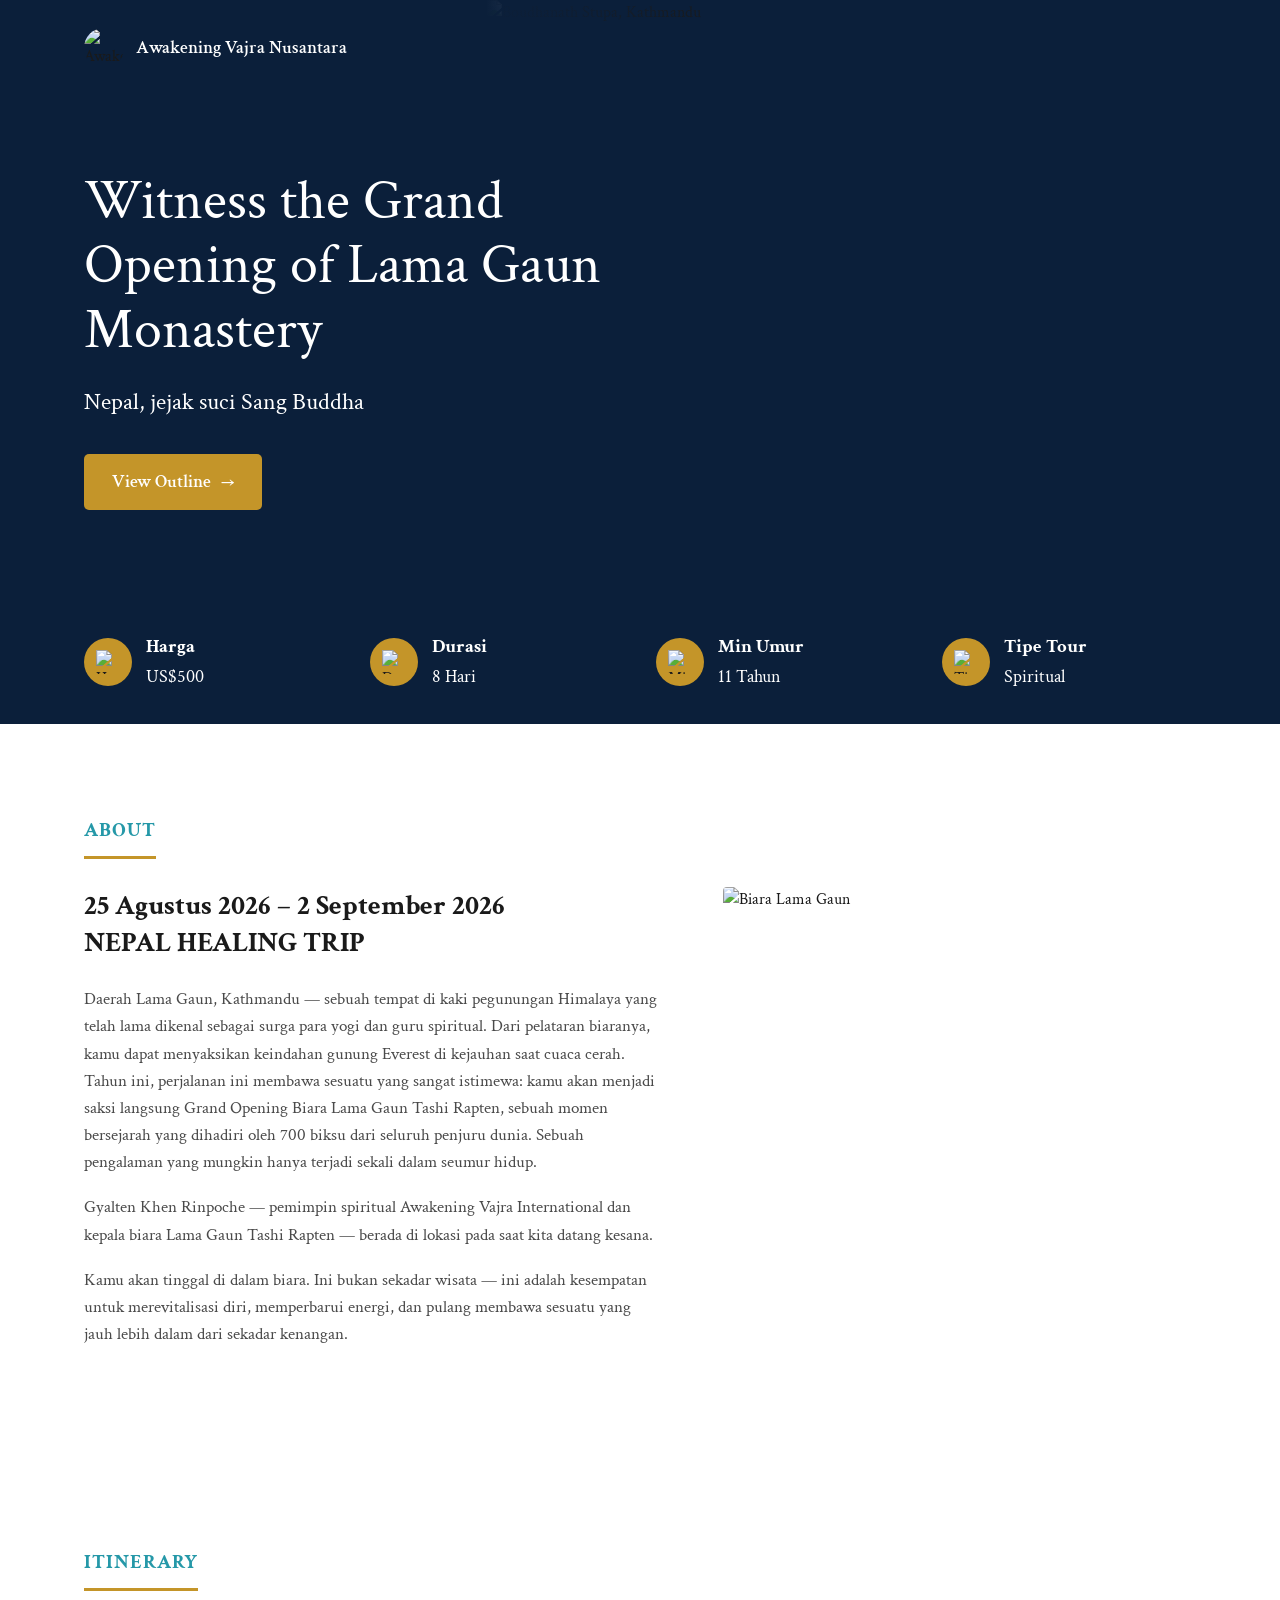
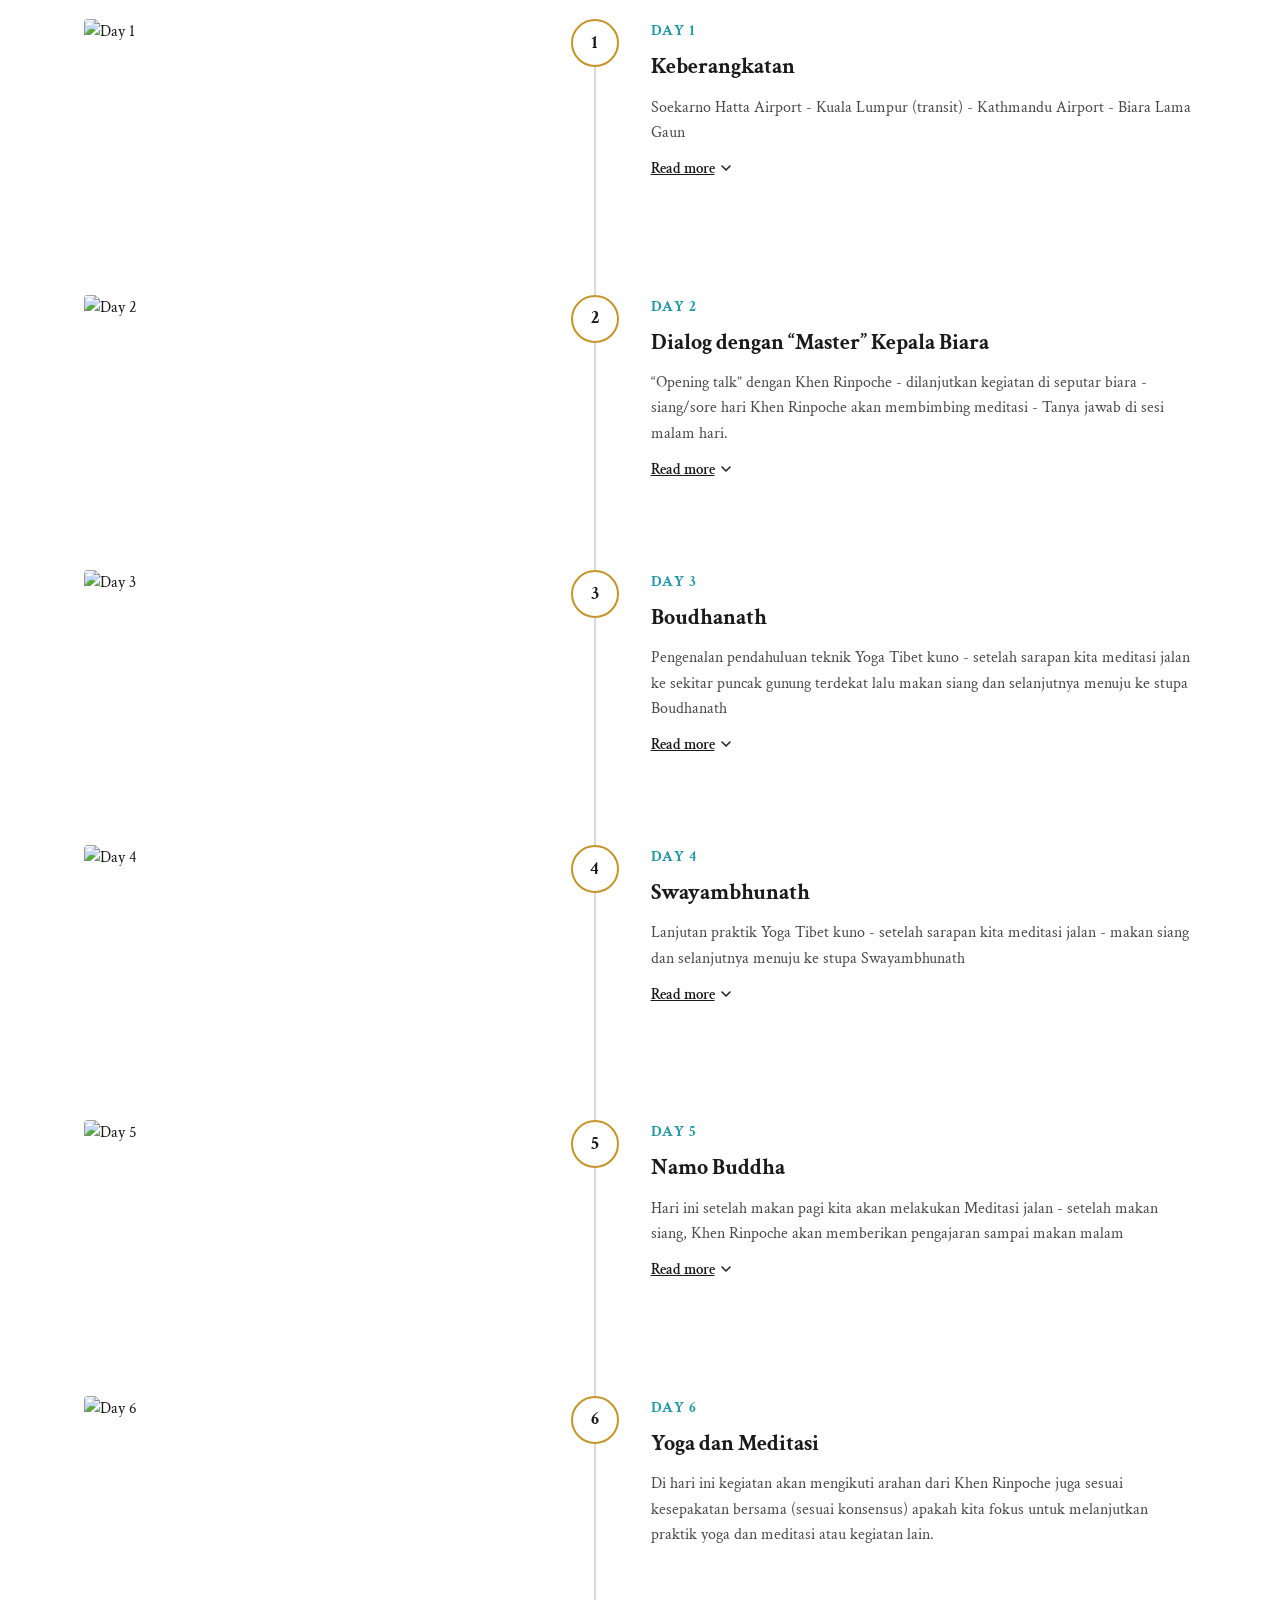
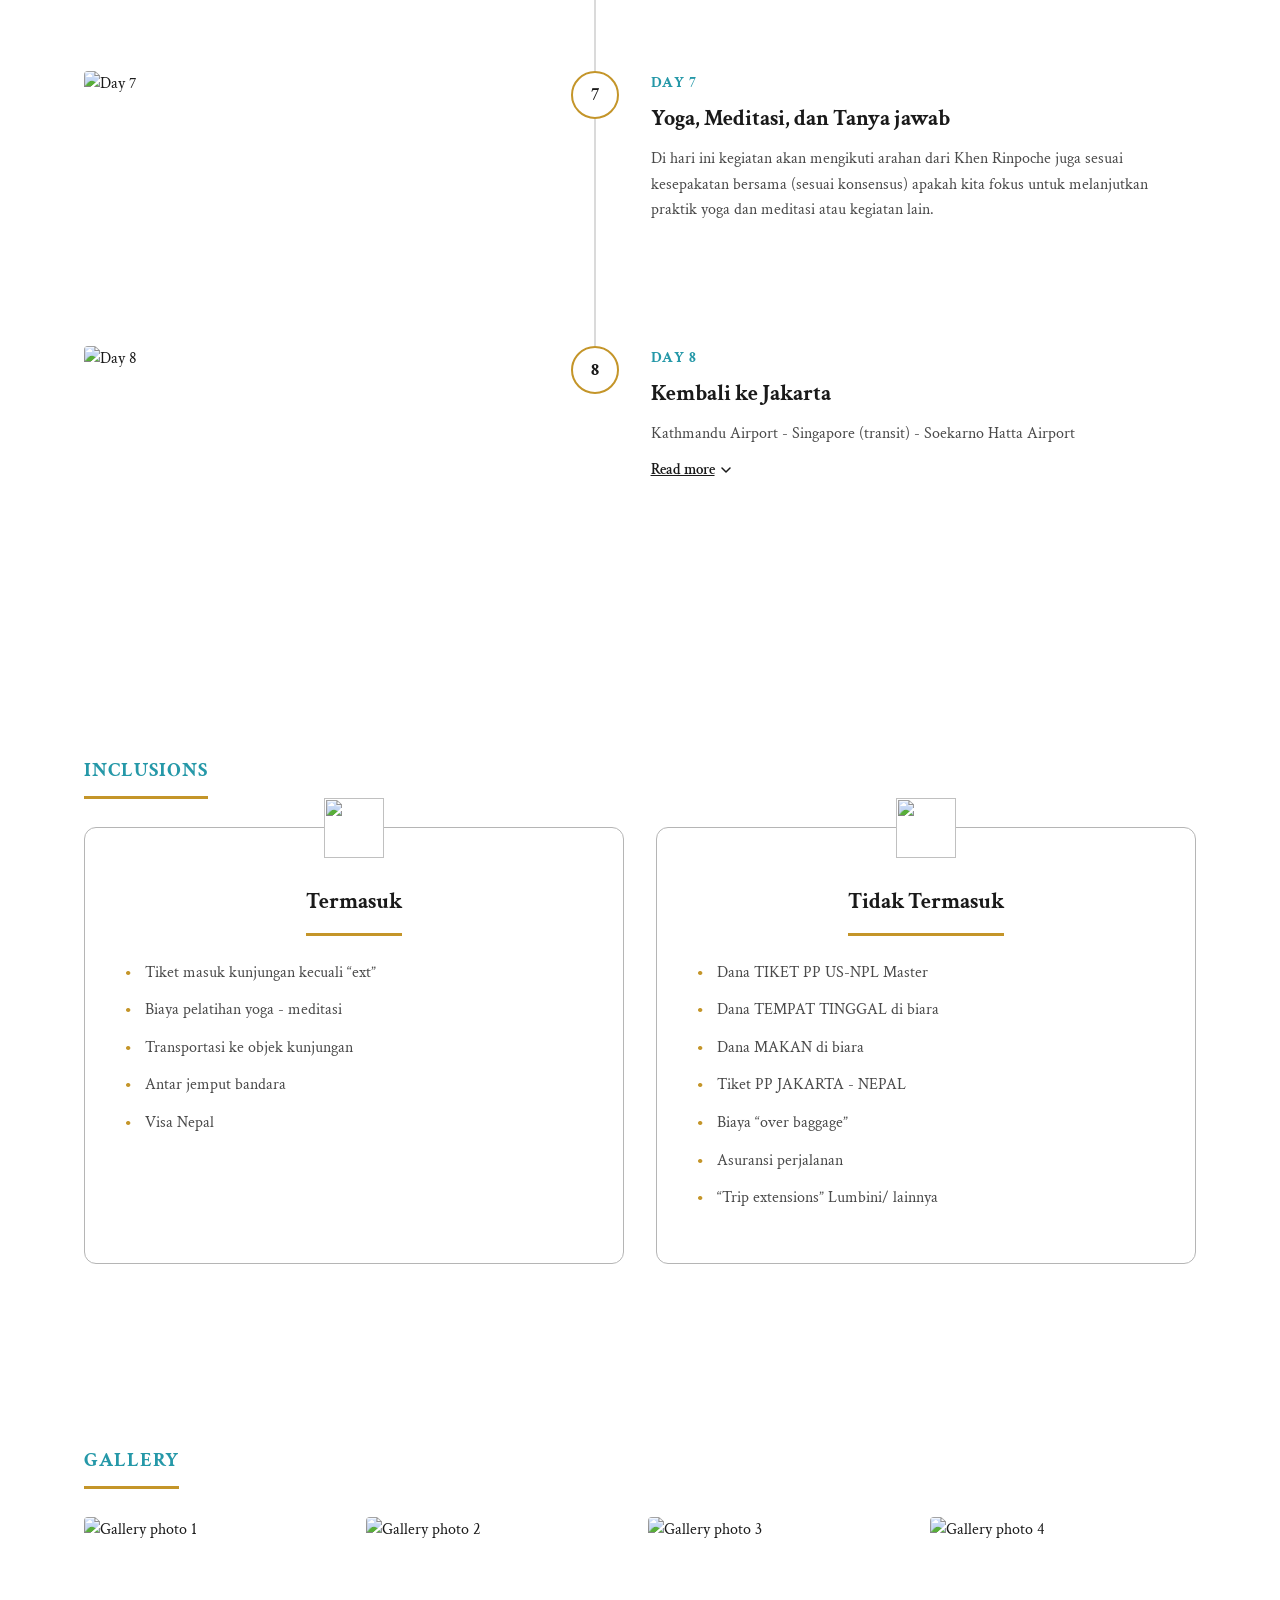
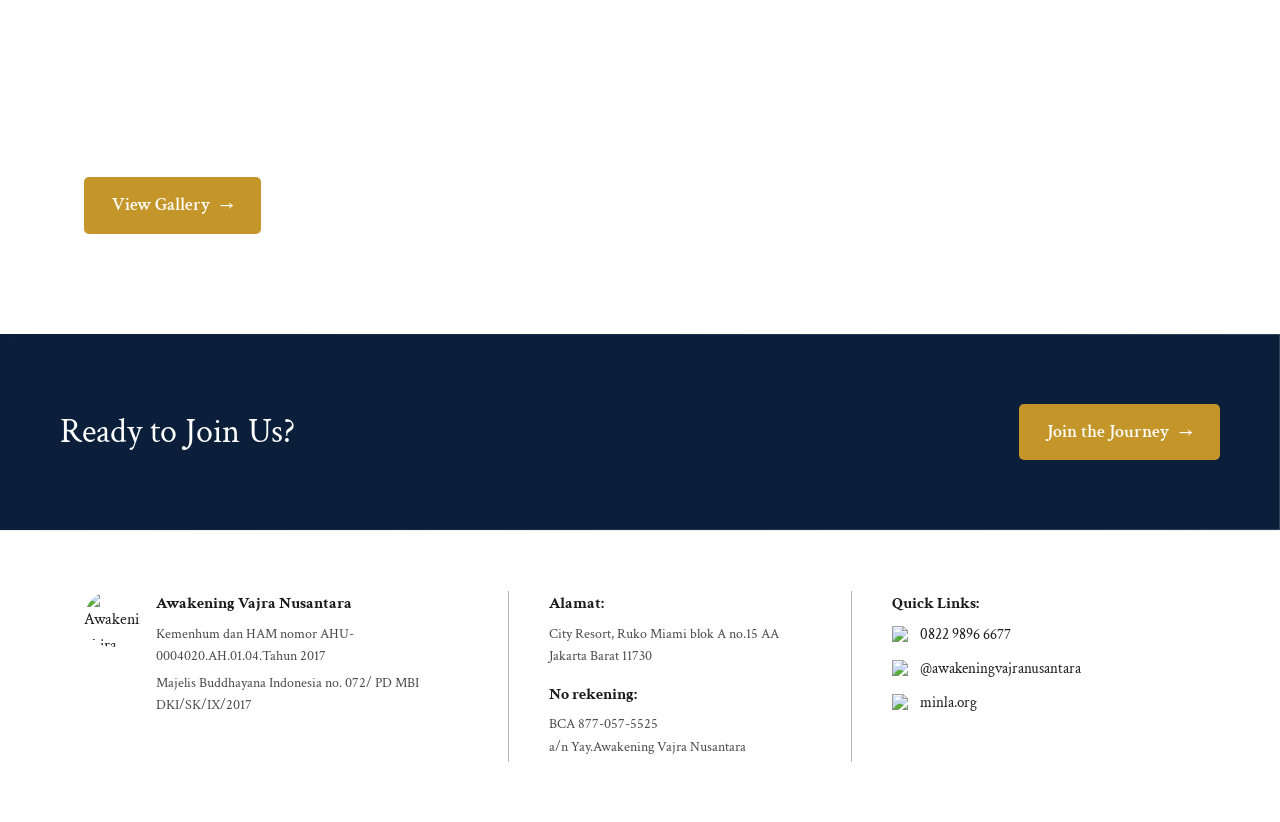
==== index.html @ d6984d86 "Add files via upload" ====
<!DOCTYPE html>
<html lang="id">
<head>
<meta charset="UTF-8">
<meta name="viewport" content="width=device-width, initial-scale=1.0">
<title>Witness the Grand Opening of Lama Gaun Monastery — Awakening Vajra Nusantara</title>
<link rel="preconnect" href="https://fonts.googleapis.com">
<link rel="preconnect" href="https://fonts.gstatic.com" crossorigin>
<link href="https://fonts.googleapis.com/css2?family=Crimson+Text:ital,wght@0,400;0,600;0,700;1,400&display=swap" rel="stylesheet">
<link rel="stylesheet" href="styles.css">
</head>
<body>

<header class="site-header">
  <div class="container header-inner">
    <img src="assets/logo.png" alt="Awakening Vajra Nusantara logo" class="logo-mark">
    <span class="logo-text">Awakening Vajra Nusantara</span>
  </div>
</header>

<section class="hero">
  <img src="assets/hero-bg.svg" alt="Boudhanath Stupa, Kathmandu" class="hero-bg">
  <div class="hero-overlay"></div>
  <div class="container">
  <div class="hero-content">
    <h1>Witness the Grand Opening of Lama Gaun Monastery</h1>
    <p class="hero-subtitle">Nepal, jejak suci Sang Buddha</p>
    <a href="#about" class="btn btn-gold">View Outline <span aria-hidden="true">→</span></a>
  </div>
  </div>

  <div class="info-bar">
    <div class="container info-bar-inner">
      <div class="info-item">
        <span class="info-icon">
          <img src="assets/Harga.png" alt="Harga icon">
        </span>
        <span class="info-text">
          <strong>Harga</strong>
          US$500
        </span>
      </div>
      <div class="info-item">
        <span class="info-icon">
          <img src="assets/Durasi.png" alt="Durasi icon">
        </span>
        <span class="info-text">
          <strong>Durasi</strong>
          8 Hari
        </span>
      </div>
      <div class="info-item">
        <span class="info-icon">
          <img src="assets/Umur.png" alt="Min Umur icon">
        </span>
        <span class="info-text">
          <strong>Min Umur</strong>
          11 Tahun
        </span>
      </div>
      <div class="info-item">
        <span class="info-icon">
          <img src="assets/Tipe.png" alt="Tipe Tour icon">
        </span>
        <span class="info-text">
          <strong>Tipe Tour</strong>
          Spiritual
        </span>
      </div>
    </div>
  </div>
</section>

<section class="about" id="about">
  <div class="container">
    <div class="section-label"><span>ABOUT</span></div>
    <div class="about-grid">
      <div class="about-text">
        <h2>25 Agustus 2026 – 2 September 2026<br>NEPAL HEALING TRIP</h2>
        <p>Daerah Lama Gaun, Kathmandu — sebuah tempat di kaki pegunungan Himalaya yang telah lama dikenal sebagai surga para yogi dan guru spiritual. Dari pelataran biaranya, kamu dapat menyaksikan keindahan gunung Everest di kejauhan saat cuaca cerah.
            Tahun ini, perjalanan ini membawa sesuatu yang sangat istimewa: kamu akan menjadi saksi langsung Grand Opening Biara Lama Gaun Tashi Rapten, sebuah momen bersejarah yang dihadiri oleh 700 biksu dari seluruh penjuru dunia. Sebuah pengalaman yang mungkin hanya terjadi sekali dalam seumur hidup.</p>
        <p>Gyalten Khen Rinpoche — pemimpin spiritual Awakening Vajra International dan kepala biara Lama Gaun Tashi Rapten — berada di lokasi pada saat kita datang kesana.</p>
        <p>Kamu akan tinggal di dalam biara. Ini bukan sekadar wisata — ini adalah kesempatan untuk merevitalisasi diri, memperbarui energi, dan pulang membawa sesuatu yang jauh lebih dalam dari sekadar kenangan.</p>
      </div>
      <div class="about-images">
        <img src="assets/day1.png" alt="Biara Lama Gaun" class="about-img-main">
      </div>
    </div>
  </div>
</section>

<section class="itinerary" id="itinerary">
  <div class="container">
    <div class="section-label"><span>ITINERARY</span></div>
    <ol class="timeline">

      <li class="timeline-item">
        <img src="assets/day2.png" alt="Day 1" class="timeline-photo">
        <div class="timeline-line-col"><span class="timeline-dot">1</span></div>
        <div class="timeline-content">
          <span class="day-label">DAY 1</span>
          <h3>Keberangkatan</h3>
          <p>Soekarno Hatta Airport - Kuala Lumpur (transit) - Kathmandu Airport - Biara Lama Gaun</p>
          <button class="read-more" data-target="day1-more" type="button">
            <span class="label">Read more</span>
            <svg class="chevron" viewBox="0 0 10 6" fill="none" xmlns="http://www.w3.org/2000/svg"><path d="M1 1L5 5L9 1" stroke="currentColor" stroke-width="1.5" stroke-linecap="round" stroke-linejoin="round"/></svg>
          </button>
          <div class="day-more" id="day1-more">
            <div class="day-more-inner">
              <p>-Dari bandara Kathmandu, kita langsung dijemput menuju Biara Lama Gaun melewati kota Kathmandu +/- 1 jam 45 menit.</p>
              <p>-Kita makan malam di biara dan langsung istirahat.</p>
            </div>
          </div>
        </div>
      </li>

      <li class="timeline-item">
        <img src="assets/day3.png" alt="Day 2" class="timeline-photo">
        <div class="timeline-line-col"><span class="timeline-dot">2</span></div>
        <div class="timeline-content">
          <span class="day-label">DAY 2</span>
          <h3>Dialog dengan &ldquo;Master&rdquo; Kepala Biara</h3>
          <p>&ldquo;Opening talk&rdquo; dengan Khen Rinpoche - dilanjutkan kegiatan di seputar biara - siang/sore hari Khen Rinpoche akan membimbing meditasi - Tanya jawab di sesi malam hari.</p>
          <button class="read-more" data-target="day2-more" type="button">
            <span class="label">Read more</span>
            <svg class="chevron" viewBox="0 0 10 6" fill="none" xmlns="http://www.w3.org/2000/svg"><path d="M1 1L5 5L9 1" stroke="currentColor" stroke-width="1.5" stroke-linecap="round" stroke-linejoin="round"/></svg>
          </button>
          <div class="day-more" id="day2-more">
            <div class="day-more-inner">
              <p>-Setelah sarapan, kita lanjutkan “opening talk” bersama Khen Rinpoche Geshe Gyalten (kepala biara Lama Gaun). Disini beliau akan menjelaskan secara umum mengenai manfaat perjalanan ini berhubungan dengan latihan meditasi, mengunjungi situs-situs, kenapa ini akan berpengaruh signifikan di kehidupan kita kali ini, dan seterusnya.</p>
              <p>-Beliau akan mengajak kita “tour” keliling biara, menjelaskan kehidupan seputar biara, bagaimana aktifitas samanera kecil, ruang-ruang tempat para lama retret mandiri dimana mereka hanya sebulan sekali keluar untuk mengambil bahan makanan, dan tempat-tempat lainnya. Dalam “tour” singkat ini kita dibawa untuk merenungkan bagaimana kehidupan non duniawi yang dilakoni para sangha, sehingga kita dapat memahami bahwa kehidupan yang kita jalani sehari-hari dan kehidupan para sangha sesungguhnya tidak jauh beda dalam konteks praktik Buddha Dharma.</p>
              <p>-Setelah makan siang, kita latihan meditasi dibimbing langsung Khen Rinpoche, sampai sore sebelum makan malam dengan sekali “coffee break.”Di sesi ini bagi pemula mendapatkan pemahaman apa itu meditasi? Kenapa kita harus melakukan praktik ini? Apa manfaatnya setelah pulang dari perjalanan ini?</p>
              <p>Bagi yang sudah biasa melakukan meditasi akan mendapatkan pemahaman yang lebih kuat lagi, sehingga praktiknya mendapatkan kemajuan yang berarti.</p>
              <p>-Setelah itu kita makan malam dilanjutkan dengan sesi tanya jawab. Sesi ini sangat penting untuk menghilangkan keraguan kita, sebagai dasar untuk latihan di hari-hari berikutnya.</p>
            </div>
          </div>
        </div>
      </li>

      <li class="timeline-item">
        <img src="assets/day4.png" alt="Day 3" class="timeline-photo">
        <div class="timeline-line-col"><span class="timeline-dot">3</span></div>
        <div class="timeline-content">
          <span class="day-label">DAY 3</span>
          <h3>Boudhanath</h3>
          <p>Pengenalan pendahuluan teknik Yoga Tibet kuno - setelah sarapan kita meditasi jalan ke sekitar puncak gunung terdekat lalu makan siang dan selanjutnya menuju ke stupa Boudhanath</p>
          <button class="read-more" data-target="day3-more" type="button">
            <span class="label">Read more</span>
            <svg class="chevron" viewBox="0 0 10 6" fill="none" xmlns="http://www.w3.org/2000/svg"><path d="M1 1L5 5L9 1" stroke="currentColor" stroke-width="1.5" stroke-linecap="round" stroke-linejoin="round"/></svg>
          </button>
          <div class="day-more" id="day3-more">
            <div class="day-more-inner">
              <p>-Sebelum sarapan Khen Rinpoche akan memberikan pengenalan pendahuluan teknik Yoga Tibet kuno. Yoga Tibet yang diajarkan ini merupakan warisan turun-temurun guru-guru India-Tibet yang hampir punah, karena sudah hampir tidak ada yang menurunkannya lagi. Kita sangat beruntung dapat melakukan praktik yang sederhana tapi sangat “powerful” ini.</p>
              <p>-Setelah sarapan kita melakukan meditasi jalan menuju daerah sekitar puncak terdekat. Meditasi jalan ini sangat penting agar kita tahu bahwa latihan meditasi itu tidak hanya terfokus pada posisi bersila atau duduk saja.</p>
              <p>-Kita menuju ke Stupa Boudhanath yang sangat terkenal, salah satu situs warisan UNESCO. Disini kita kita akan melakukan pradakshina, sebagai suatu metode mudah dan singkat untuk mengumpulkan kebajikan yang tiada banding. Ini dijelaskan di hari pertama oleh Khen Rinpoche.</p>
              <p>-Akan ada coffee break disini, bagi yang ingin belanja souvenir antik disini surganya, mulai dari rupang, liontin, kalung mala, mangkuk persembahan dan lain sebagainya. Mulai dari yang sederhana sampai yang istimewa.</p>
              <p>-Sebelum pulang kita makan malam dan kembali ke biara, istirahat sembari menikmati energi positif yang masih terbawa sebelumnya.</p>
            </div>
          </div>
        </div>
      </li>

      <li class="timeline-item">
        <img src="assets/day5.png" alt="Day 4" class="timeline-photo">
        <div class="timeline-line-col"><span class="timeline-dot">4</span></div>
        <div class="timeline-content">
          <span class="day-label">DAY 4</span>
          <h3>Swayambhunath</h3>
          <p>Lanjutan praktik Yoga Tibet kuno - setelah sarapan kita meditasi jalan - makan siang dan selanjutnya menuju ke stupa Swayambhunath</p>
          <button class="read-more" data-target="day4-more" type="button">
            <span class="label">Read more</span>
            <svg class="chevron" viewBox="0 0 10 6" fill="none" xmlns="http://www.w3.org/2000/svg"><path d="M1 1L5 5L9 1" stroke="currentColor" stroke-width="1.5" stroke-linecap="round" stroke-linejoin="round"/></svg>
          </button>
          <div class="day-more" id="day4-more">
            <div class="day-more-inner">
              <p>-Sebelum sarapan kita lanjut latihan Tibetan Naro yoga. Yoga ini sangat berguna untuk mengatur emosi kita, membuat batin kita lebih stabil, kebencian-dendam dapat tersalurkan agar kelak bila muncul tiba-tiba, kita dapat meredakan energi yang meledak, gula darah dapat stabil, kolesterol terjaga, dan yang terpenting bagi para praktisi sebagai landasan untuk menuju pencerahan.</p>
              <p>-Setelah sarapan kita mengunjungi Gua Asura, “Self arising Tara,” dan “Vajrayogini Temple.” Gua Asura merupakan tempat dimana Guru Padmasambhava mencapai pencerahannya, disini kita melakukan meditasi dengan objek sunyata secara singkat untuk menorehkan jejak yang kuat di batin kita agar kelak secepatnya bahkan lebih cepat lagi bila karma mendukung kita dapat merealisasikan sunyata secara langsung di kehidupan ini.</p>
              <p>-Kita juga berdoa singkat di tempat dimana relief Tara Hijau muncul secara ajaib. Arya Tara merupakan perwujudan Buddha di tiga kurun waktu dalam aspek ketangkasan untuk memberikan pertolongan.</p>
              <p>-Kita juga mengunjungi “Vajrayogini Temple” dimana Khen Rinpoche akan menyampaikan cerita mengenainya.</p>
              <p>-Setelah itu makan siang di kota Kathmandu</p>
              <p>-Kita menuju ke Stupa Swayambhunath yang sangat sakral dan terkenal sebagai objek yang wajib dikunjungi bagi praktisi. Disini kita kita dapat melihat sekeliling kota Kathmandu dari atas bukit.</p>
              <p>-Setelah makan malam kita melakukan meditasi mantra bersama. Meditasi mantra ini merupakan teknik meditasi yang sangat mudah untuk dilakukan dan dapat menjadi praktik sehari-hari kita setelah kembali.</p>
            </div>
          </div>
        </div>
      </li>

      <li class="timeline-item">
        <img src="assets/gallery1.png" alt="Day 5" class="timeline-photo">
        <div class="timeline-line-col"><span class="timeline-dot">5</span></div>
        <div class="timeline-content">
          <span class="day-label">DAY 5</span>
          <h3>Namo Buddha</h3>
          <p>Hari ini setelah makan pagi kita akan melakukan Meditasi jalan - setelah makan siang, Khen Rinpoche akan memberikan pengajaran sampai makan malam</p>
          <button class="read-more" data-target="day5-more" type="button">
            <span class="label">Read more</span>
            <svg class="chevron" viewBox="0 0 10 6" fill="none" xmlns="http://www.w3.org/2000/svg"><path d="M1 1L5 5L9 1" stroke="currentColor" stroke-width="1.5" stroke-linecap="round" stroke-linejoin="round"/></svg>
          </button>
          <div class="day-more" id="day5-more">
            <div class="day-more-inner">
              <p>-Hari ini setelah makan pagi kita menuju Namo Buddha dengan perjalanan +/- 2,5 jam melalui darat, yang merupakan situs kuno terkenal, tempat dimana Bodhisattva Mahasattva merelakan anggota tubuhnya kepada macan yang kelaparan. Di tempat ini juga kita dapat menikmati pemandangan yang sangat indah dari ketinggian. Di tempat ini kita dapat memahami bahwa arti dari praktik dana itu tidak hanya sebatas uang atau tenaga.</p>
              <p>-Kita akan makan siang di sekitar ini lalu kembali ke biara.</p>
              <p>-Setelah makan malam bila waktu memungkinkan kita kembali melakukan meditasi mantra.</p>
            </div>
          </div>
        </div>
      </li>

      <li class="timeline-item">
        <img src="assets/gallery3.png" alt="Day 6" class="timeline-photo">
        <div class="timeline-line-col"><span class="timeline-dot">6</span></div>
        <div class="timeline-content">
          <span class="day-label">DAY 6</span>
          <h3>Yoga dan Meditasi</h3>
          <p>Di hari ini kegiatan akan mengikuti arahan dari Khen Rinpoche juga sesuai kesepakatan bersama (sesuai konsensus) apakah kita fokus untuk melanjutkan praktik yoga dan meditasi atau kegiatan lain.</p>
        </div>
      </li>

      <li class="timeline-item">
        <img src="assets/gallery4.png" alt="Day 7" class="timeline-photo">
        <div class="timeline-line-col"><span class="timeline-dot">7</span></div>
        <div class="timeline-content">
          <span class="day-label">DAY 7</span>
          <h3>Yoga, Meditasi, dan Tanya jawab</h3>
          <p>Di hari ini kegiatan akan mengikuti arahan dari Khen Rinpoche juga sesuai kesepakatan bersama (sesuai konsensus) apakah kita fokus untuk melanjutkan praktik yoga dan meditasi atau kegiatan lain.</p>
        </div>
      </li>

      <li class="timeline-item timeline-item-last">
        <img src="assets/cta-bg.png" alt="Day 8" class="timeline-photo">
        <div class="timeline-line-col"><span class="timeline-dot">8</span></div>
        <div class="timeline-content">
          <span class="day-label">DAY 8</span>
          <h3>Kembali ke Jakarta</h3>
          <p>Kathmandu Airport - Singapore (transit) - Soekarno Hatta Airport</p>
          <button class="read-more" data-target="day8-more" type="button">
            <span class="label">Read more</span>
            <svg class="chevron" viewBox="0 0 10 6" fill="none" xmlns="http://www.w3.org/2000/svg"><path d="M1 1L5 5L9 1" stroke="currentColor" stroke-width="1.5" stroke-linecap="round" stroke-linejoin="round"/></svg>
          </button>
          <div class="day-more" id="day8-more">
            <div class="day-more-inner">
              <p>Di hari ini kegiatan akan mengikuti arahan dari Khen Rinpoche juga sesuai kesepakatan bersama (sesuai konsensus) apakah kita fokus untuk melanjutkan praktik yoga dan meditasi atau kegiatan lain.</p>
            </div>
          </div>
        </div>
      </li>

    </ol>
  </div>
</section>

<section class="inclusions" id="inclusions">
  <div class="container">
    <div class="section-label"><span>INCLUSIONS</span></div>
    <div class="inclusions-grid">
      <div class="inclusion-card">
        <span class="inclusion-icon" aria-hidden="true">
          <img src="assets/inclusionicon.png" alt="">
        </span>
        <h3>Termasuk</h3>
        <ul>
          <li>Tiket masuk kunjungan kecuali &ldquo;ext&rdquo;</li>
          <li>Biaya pelatihan yoga - meditasi</li>
          <li>Transportasi ke objek kunjungan</li>
          <li>Antar jemput bandara</li>
          <li>Visa Nepal</li>
        </ul>
      </div>
      <div class="inclusion-card">
        <span class="inclusion-icon" aria-hidden="true">
          <img src="assets/inclusionicon.png" alt="">
        </span>
        <h3>Tidak Termasuk</h3>
        <ul>
          <li>Dana TIKET PP US-NPL Master</li>
          <li>Dana TEMPAT TINGGAL di biara</li>
          <li>Dana MAKAN di biara</li>
          <li>Tiket PP JAKARTA - NEPAL</li>
          <li>Biaya &ldquo;over baggage&rdquo;</li>
          <li>Asuransi perjalanan</li>
          <li>&ldquo;Trip extensions&rdquo; Lumbini/ lainnya</li>
        </ul>
      </div>
    </div>
  </div>
</section>

<section class="gallery" id="gallery">
  <div class="container">
    <div class="section-label"><span>GALLERY</span></div>
    <div class="gallery-grid">
      <img src="assets/gallery1.png" alt="Gallery photo 1">
      <img src="assets/gallery2.png" alt="Gallery photo 2">
      <img src="assets/gallery3.png" alt="Gallery photo 3">
      <img src="assets/gallery4.png" alt="Gallery photo 4">
    </div>
    <a href="gallery.html" class="btn btn-gold">View Gallery <span aria-hidden="true">→</span></a>
  </div>
</section>

<section class="cta" id="join">
  <img src="assets/cta-bg.png" alt="" class="cta-bg" aria-hidden="true">
  <div class="cta-overlay"></div>
  <div class="container cta-inner">
    <h2>Ready to Join Us?</h2>
    <a href="https://wa.me/6282298966677" class="btn btn-gold">Join the Journey <span aria-hidden="true">→</span></a>
  </div>
</section>

<footer class="site-footer">
  <div class="container footer-grid">
    <div class="footer-col footer-brand">
      <img src="assets/footer-logo.png" alt="Awakening Vajra Nusantara logo">
      <div>
        <h4>Awakening Vajra Nusantara</h4>
        <p>Kemenhum dan HAM nomor AHU-0004020.AH.01.04.Tahun 2017</p>
        <p>Majelis Buddhayana Indonesia no. 072/ PD MBI DKI/SK/IX/2017</p>
      </div>
    </div>
    <div class="footer-col">
      <h4>Alamat:</h4>
      <p>City Resort, Ruko Miami blok A no.15 AA Jakarta Barat 11730</p>
      <h4>No rekening:</h4>
      <p>BCA 877-057-5525<br>a/n Yay.Awakening Vajra Nusantara</p>
    </div>
    <div class="footer-col">
      <h4>Quick Links:</h4>
      <div class="footer-contact">
        <img src="assets/whatsapp.png" alt="WhatsApp" class="whatsapp-icon">
        <a href="https://wa.me/6282298966677">0822 9896 6677</a>
      </div>
      <div class="footer-contact">
        <img src="assets/instagram.png" alt="WhatsApp" class="whatsapp-icon">
        <a href="https://www.instagram.com/awakeningvajranusantara?igsh=cHloZm0ycm5zOWk=">@awakeningvajranusantara</a>
      </div>
      <div class="footer-contact">
        <img src="assets/web.png" alt="WhatsApp" class="whatsapp-icon">
        <a href="https://minla.org/?utm_source=ig&utm_medium=social&utm_content=link_in_bio">minla.org</a>
      </div>
    </div>
  </div>
</footer>

<script>
document.querySelectorAll('.read-more').forEach(function (btn) {
  var panel = document.getElementById(btn.dataset.target);
  var label = btn.querySelector('.label');
  btn.addEventListener('click', function () {
    var isOpen = panel.classList.toggle('open');
    btn.classList.toggle('is-open', isOpen);
    label.textContent = isOpen ? 'Show less' : 'Read more';
  });
});
</script>
</body>
</html>
---- styles.css ----
/* ===================== Reset & base ===================== */
* { margin: 0; padding: 0; box-sizing: border-box; }

:root {
  --navy: #0B1F3A;
  --gold: #C49529;
  --teal: #2598A8;
  --grey-text: #4A4A4A;
  --border-grey: #B5B5B5;
  --font-body: 'Crimson Text', serif;
}

html { scroll-behavior: smooth; }

body {
  font-family: var(--font-body);
  color: #1A1A1A;
  line-height: 1.6;
}

img { max-width: 100%; display: block; }

a { color: inherit; }

ul { list-style: none; }

.container {
  width: 100%;
  max-width: 1160px;
  margin: 0 auto;
  padding: 0 24px;
}

/* ===================== Buttons ===================== */
.btn {
  display: inline-flex;
  align-items: center;
  gap: 10px;
  text-decoration: none;
  font-family: var(--font-body);
  font-size: 18px;
  font-weight: 600;
  padding: 14px 28px;
  border-radius: 5px;
  transition: opacity 0.2s ease, transform 0.2s ease;
}

.btn:hover { opacity: 0.9; transform: translateY(-1px); }

.btn-gold {
  background-color: var(--gold);
  color: #fff;
}

/* ===================== Section labels ===================== */
.section-label {
  margin-bottom: 28px;
}

.section-label span {
  display: inline-block;
  color: var(--teal);
  font-weight: 700;
  font-size: 20px;
  letter-spacing: 1px;
  padding-bottom: 10px;
  border-bottom: 3px solid var(--gold);
}

/* ===================== Header ===================== */
.site-header {
  position: absolute;
  top: 0;
  left: 0;
  right: 0;
  z-index: 10;
  padding: 28px 0;
}

.header-inner {
  display: flex;
  align-items: center;
  gap: 12px;
}

.logo-mark {
  width: 40px;
  height: 40px;
  border-radius: 50%;
}

.logo-text {
  color: #fff;
  font-size: 18px;
  font-weight: 600;
}

/* ===================== Hero ===================== */
.hero {
  position: relative;
  background-color: var(--navy);
  overflow: hidden;
}

.hero-bg {
  position: absolute;
  top: 0;
  right: 0;
  bottom: 0;
  width: 62%;
  height: 100%;
  object-fit: cover;
  object-position: center;
}

.hero-overlay {
  position: absolute;
  top: 0;
  right: 0;
  bottom: 0;
  width: 62%;
  height: 100%;
  background: linear-gradient(90deg, var(--navy) 0%, rgba(11, 31, 58, 0.7) 12%, rgba(11, 31, 58, 0.25) 25%, transparent 40%);
}

.hero-content {
  position: relative;
  padding: 170px 0 90px;
  max-width: 620px;
  margin: 0;
}

.hero-content h1 {
  color: #fff;
  font-weight: 400;
  font-size: 56px;
  line-height: 1.15;
  margin-bottom: 20px;
}

.hero-subtitle {
  color: #fff;
  font-size: 24px;
  margin-bottom: 32px;
  max-width: 480px;
}

/* Info bar */
.info-bar {
  position: relative;
  background-color: var(--navy);
  padding: 32px 0;
}

.info-bar-inner {
  display: flex;
  flex-wrap: wrap;
  gap: 32px;
  justify-content: space-between;
}

.info-item {
  display: flex;
  align-items: center;
  gap: 14px;
  flex: 1 1 200px;
}

.info-icon {
  flex-shrink: 0;
  width: 48px;
  height: 48px;
  border-radius: 50%;
  background-color: var(--gold);
  display: flex;
  align-items: center;
  justify-content: center;
}

.info-icon img {
  width: 24px;
  height: 24px;
  object-fit: contain;
}

.info-text {
  display: flex;
  flex-direction: column;
  color: #fff;
  font-size: 18px;
}

.info-text strong {
  font-weight: 700;
  font-size: 19px;
}

/* ===================== About ===================== */
.about {
  padding: 90px 0;
  background-color: #fff;
}

.about-grid {
  display: grid;
  grid-template-columns: 1.1fr 0.9fr;
  gap: 60px;
  align-items: start;
}

.about-text h2 {
  font-weight: 700;
  font-size: 28px;
  line-height: 1.35;
  margin-bottom: 24px;
}

.about-text p {
  font-size: 17px;
  color: var(--grey-text);
  margin-bottom: 18px;
}

.about-images {
  display: flex;
  flex-direction: column;
  gap: 16px;
}

.about-img-main,
.about-img-secondary {
  width: 100%;
  border-radius: 4px;
  object-fit: cover;
}



/* ===================== Itinerary ===================== */
.itinerary {
  padding: 90px 0;
  background-color: #fff;
}

.timeline {
  position: relative;
  display: flex;
  flex-direction: column;
  gap: 48px;
}

.timeline-item {
  position: relative;
  display: grid;
  grid-template-columns: 1fr 48px 1.2fr;
  align-items: stretch;
  column-gap: 32px;
}

.timeline-photo {
  width: 100%;
  aspect-ratio: 4 / 2;
  object-fit: cover;
  border-radius: 4px;
  align-self: start;
}

.timeline-line-col {
  position: relative;
  display: flex;
  justify-content: center;
}

.timeline-dot {
  position: relative;
  z-index: 2;
  width: 48px;
  height: 48px;
  border-radius: 50%;
  border: 2px solid var(--gold);
  background: #fff;
  display: flex;
  align-items: center;
  justify-content: center;
  font-weight: 700;
  font-size: 18px;
  flex-shrink: 0;
}

.timeline-item:not(.timeline-item-last) .timeline-line-col::after {
  content: "";
  position: absolute;
  top: 48px;
  bottom: -48px;
  left: 50%;
  width: 1px;
  transform: translateX(-50%);
  background-color: var(--border-grey);
}

.day-label {
  display: block;
  color: var(--teal);
  font-weight: 700;
  font-size: 15px;
  letter-spacing: 1px;
  margin-bottom: 6px;
}

.timeline-content h3 {
  font-size: 22px;
  font-weight: 700;
  margin-bottom: 10px;
}

.timeline-content p {
  font-size: 16px;
  color: var(--grey-text);
  margin-bottom: 10px;
}

.day-more {
  display: grid;
  grid-template-rows: 0fr;
  transition: grid-template-rows 0.3s ease;
}

.day-more.open {
  grid-template-rows: 1fr;
}

.day-more-inner {
  overflow: hidden;
  min-height: 0;
}

.day-more-inner p {
  font-size: 16px;
  color: var(--grey-text);
  padding-top: 2px;
  padding-bottom: 12px;
}

.read-more {
  display: inline-flex;
  align-items: center;
  gap: 6px;
  font-weight: 600;
  text-decoration: underline;
  font-size: 15px;
  font-family: var(--font-body);
  background: none;
  border: none;
  color: inherit;
  cursor: pointer;
  padding: 0;
}

.read-more .chevron {
  transition: transform 0.3s ease;
  width: 10px;
  height: 10px;
}

.read-more.is-open .chevron {
  transform: rotate(180deg);
}

/* ===================== Inclusions ===================== */
.inclusions {
  padding: 90px 0;
  background-color: #fff;
}

.inclusions-grid {
  display: grid;
  grid-template-columns: 1fr 1fr;
  gap: 32px;
}

.inclusion-card {
  position: relative;
  display: flex;
  flex-direction: column;
  align-items: center;
  border: 1px solid var(--border-grey);
  border-radius: 12px;
  padding: 56px 40px 40px;
  background: #fff;
}

.inclusion-icon {
  position: absolute;
  top: -30px;
  left: 50%;
  transform: translateX(-50%);
  width: 60px;
  height: 60px;
  border-radius: 50%;
  background: #fff;
  display: flex;
  align-items: center;
  justify-content: center;
}

.inclusion-icon img { width: 100%; height: 100%; object-fit: contain; }

.inclusion-card h3 {
  width: fit-content;
  font-size: 22px;
  font-weight: 700;
  margin-bottom: 24px;
  padding-bottom: 14px;
  border-bottom: 3px solid var(--gold);
}

.inclusion-card ul {
  align-self: stretch;
  text-align: left;
}

.inclusion-card li {
  position: relative;
  font-size: 16px;
  color: var(--grey-text);
  padding-left: 20px;
  margin-bottom: 12px;
}

.inclusion-card li::before {
  content: "•";
  position: absolute;
  left: 0;
  color: var(--gold);
  font-weight: 700;
}

/* ===================== Gallery ===================== */
.gallery {
  padding: 90px 0 100px;
  background-color: #fff;
}

.gallery-grid {
  display: grid;
  grid-template-columns: repeat(4, 1fr);
  gap: 16px;
  margin-bottom: 40px;
}

.gallery-grid img {
  width: 100%;
  height: 220px;
  object-fit: cover;
  border-radius: 4px;
}

/* ===================== CTA ===================== */
.cta {
  position: relative;
  background-color: var(--navy);
  overflow: hidden;
}

.cta-bg {
  position: absolute;
  inset: 0;
  width: 100%;
  height: 100%;
  object-fit: cover;
  opacity: 0.5;
}

.cta-overlay {
  position: absolute;
  inset: 0;
  background: linear-gradient(90deg, var(--navy) 0%, rgba(11,31,58,0.75) 55%, rgba(11,31,58,0.55) 100%);
}

.cta-inner {
  position: relative;
  display: flex;
  align-items: center;
  justify-content: space-between;
  flex-wrap: wrap;
  gap: 24px;
  padding: 70px 0;
}

.cta-inner h2 {
  color: #fff;
  font-weight: 400;
  font-size: 34px;
}

/* ===================== Footer ===================== */
.site-footer {
  background-color: #fff;
  padding: 60px 0;
  border-top: 1px solid #eee;
}

.whatsapp-icon {
  width: 18px;
  height: 18px;
  object-fit: contain;
}

.footer-grid {
  display: grid;
  grid-template-columns: 1.4fr 1fr 1fr;
  gap: 40px;
}

.footer-col:not(:last-child) {
  border-right: 1px solid var(--border-grey);
  padding-right: 40px;
}

.footer-brand {
  display: flex;
  gap: 16px;
}

.footer-brand img {
  width: 56px;
  height: 56px;
  border-radius: 50%;
  flex-shrink: 0;
}

.footer-col h4 {
  font-size: 16px;
  font-weight: 700;
  margin-bottom: 6px;
  margin-top: 14px;
}

.footer-col h4:first-child { margin-top: 0; }

.footer-col p {
  font-size: 14px;
  color: var(--grey-text);
  margin-bottom: 4px;
}

.footer-contact {
  display: flex;
  align-items: center;
  gap: 10px;
  margin-bottom: 10px;
  font-size: 15px;
}

.footer-contact a {
  text-decoration: none;
}

/* ===================== Gallery page ===================== */
.site-header-static {
  position: relative;
  background-color: var(--navy);
  padding: 24px 0;
}

.logo-link { text-decoration: none; }

.logo-text-dark { color: #fff; }

.gallery-page {
  padding: 60px 0 100px;
  background-color: #fff;
}

.back-link {
  display: inline-block;
  margin-bottom: 32px;
  font-size: 15px;
  font-weight: 600;
  text-decoration: underline;
  color: var(--navy);
}

.gallery-page h1 {
  font-size: 34px;
  font-weight: 700;
  margin-bottom: 12px;
}

.gallery-intro {
  font-size: 17px;
  color: var(--grey-text);
  max-width: 640px;
  margin-bottom: 40px;
}

.gallery-page-grid {
  display: grid;
  grid-template-columns: repeat(4, 1fr);
  grid-auto-rows: 220px;
  gap: 16px;
}

.gallery-page-grid img {
  width: 100%;
  height: 100%;
  object-fit: cover;
  border-radius: 4px;
}

.gallery-page-grid img.span-tall {
  grid-row: span 2;
}

@media (max-width: 900px) {
  .gallery-page-grid { grid-template-columns: repeat(2, 1fr); grid-auto-rows: 200px; }
}

@media (max-width: 500px) {
  .gallery-page-grid { grid-template-columns: 1fr; grid-auto-rows: 240px; }
  .gallery-page-grid img.span-tall { grid-row: span 1; }
}

/* ===================== Responsive ===================== */
@media (max-width: 900px) {
  .hero-content h1 { font-size: 40px; }
  .hero-subtitle { font-size: 19px; }
  .about-grid { grid-template-columns: 1fr; }
  .inclusions-grid { grid-template-columns: 1fr; }
  .gallery-grid { grid-template-columns: repeat(2, 1fr); }
  .footer-grid { grid-template-columns: 1fr; gap: 28px; }
  .footer-col:not(:last-child) { border-right: none; padding-right: 0; border-bottom: 1px solid var(--border-grey); padding-bottom: 20px; }
}

@media (max-width: 780px) {
  .hero-bg,
  .hero-overlay {
    width: 100%;
  }
  .hero-overlay {
    background: linear-gradient(180deg, var(--navy) 30%, rgba(11, 31, 58, 0.55) 65%, rgba(11, 31, 58, 0.25) 100%);
  }
  .hero-content { max-width: 100%; }
}

@media (max-width: 700px) {
  .timeline-item {
    grid-template-columns: 48px 1fr;
  }
  .timeline-photo { display: none; }
  .info-bar-inner {
    display: grid;
    grid-template-columns: 1fr 1fr;
    row-gap: 24px;
    column-gap: 16px;
  }
}
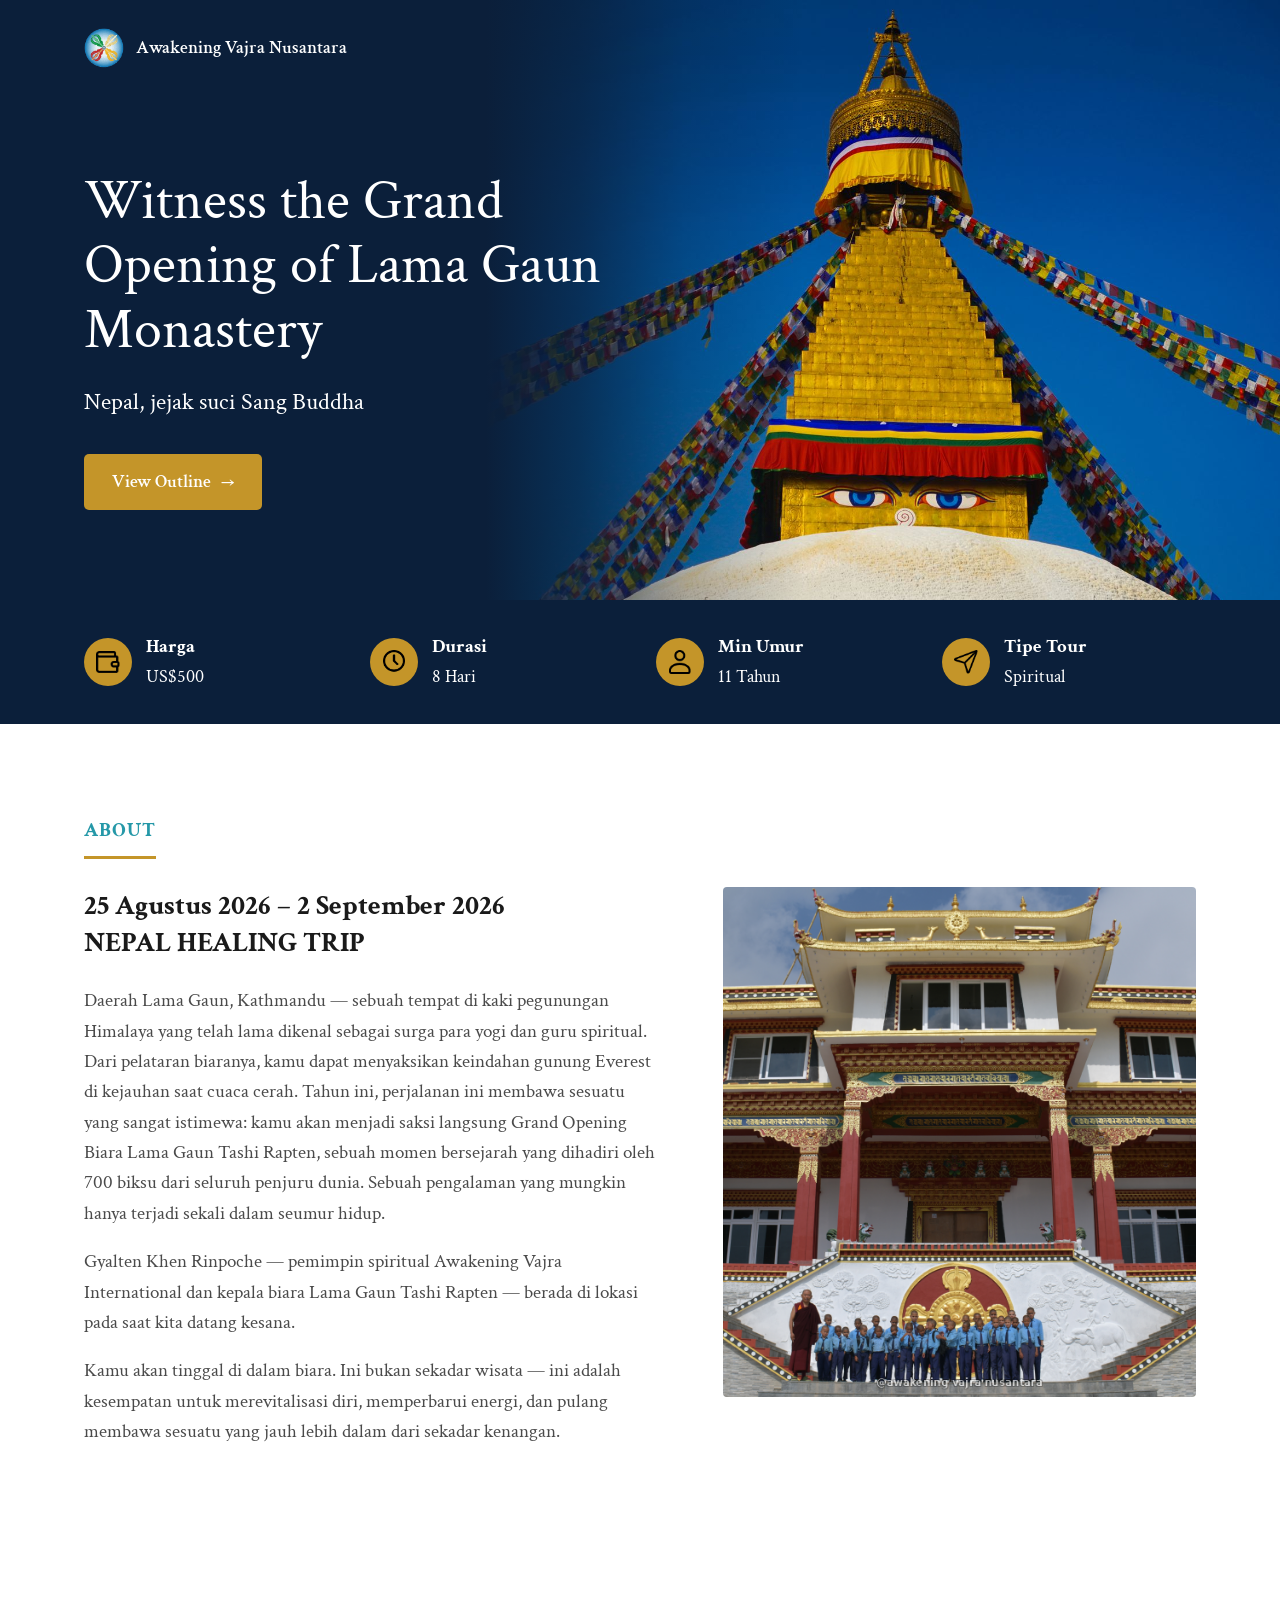
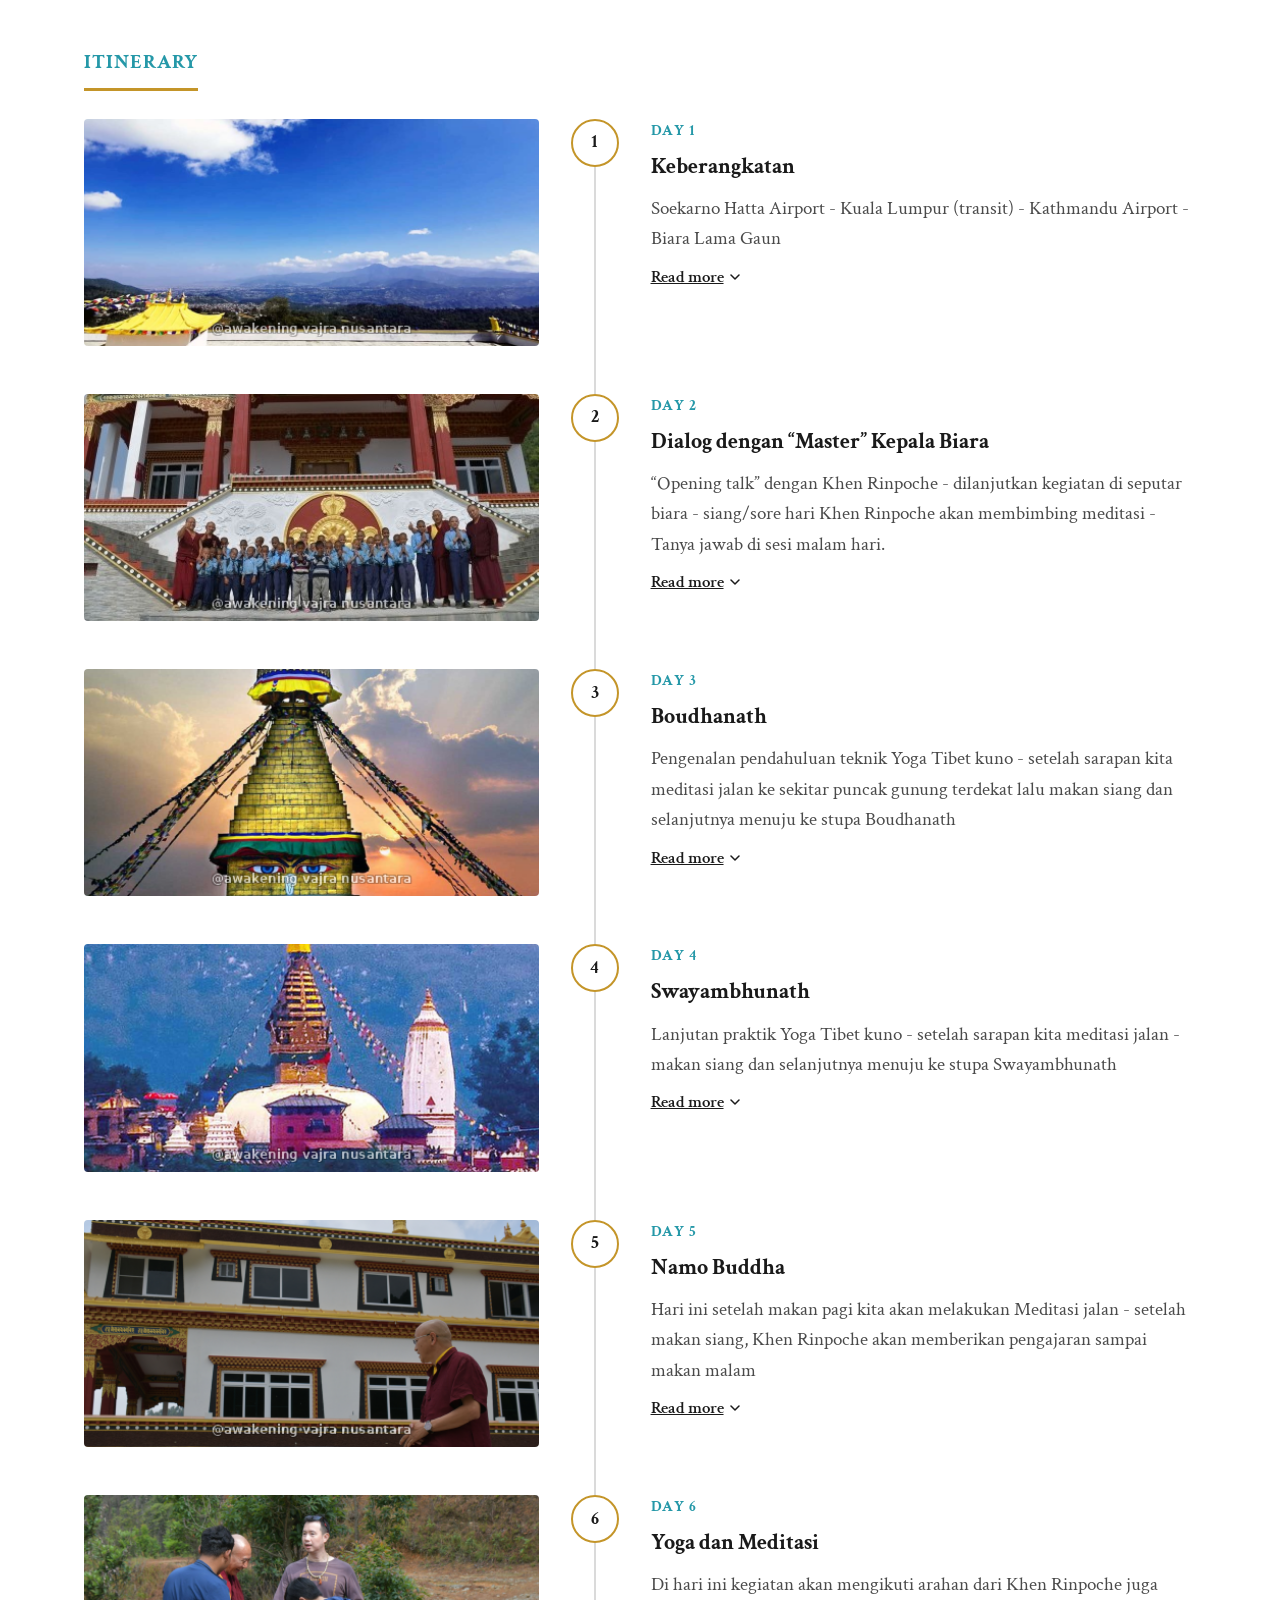
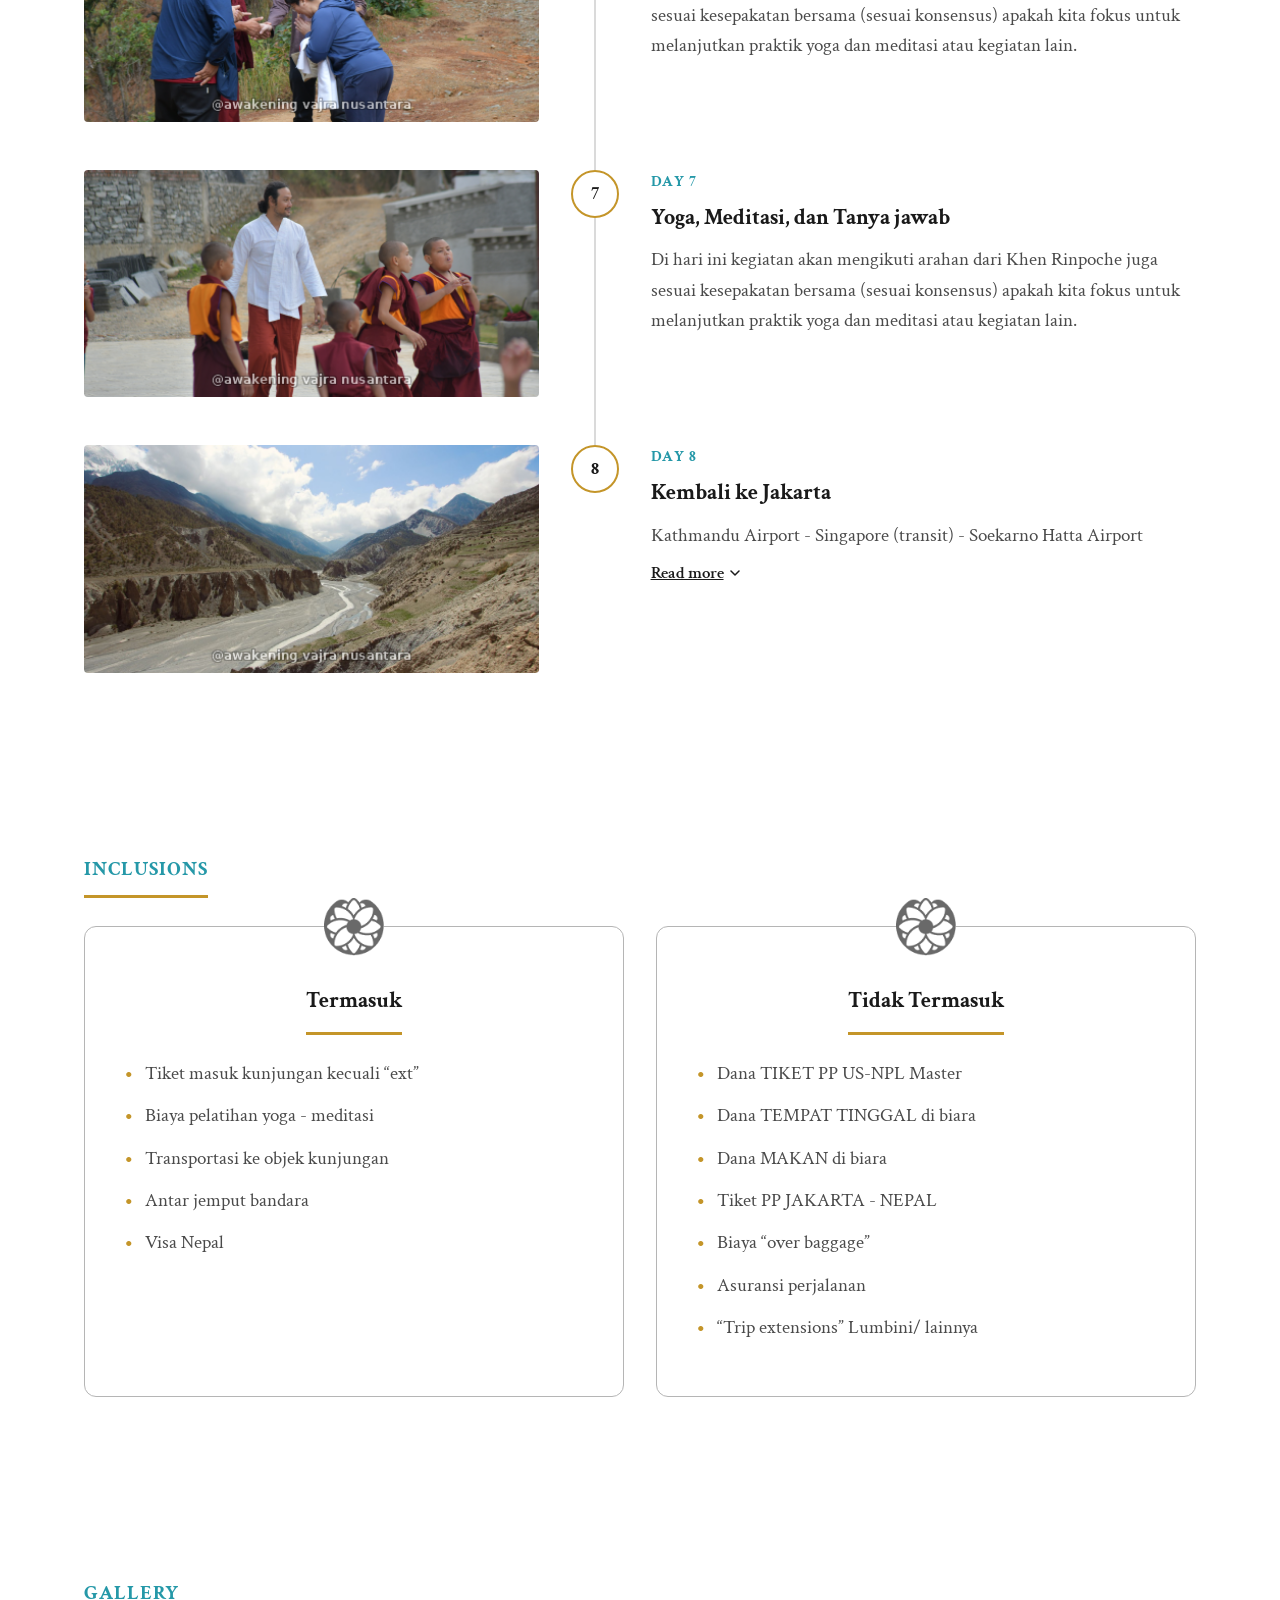
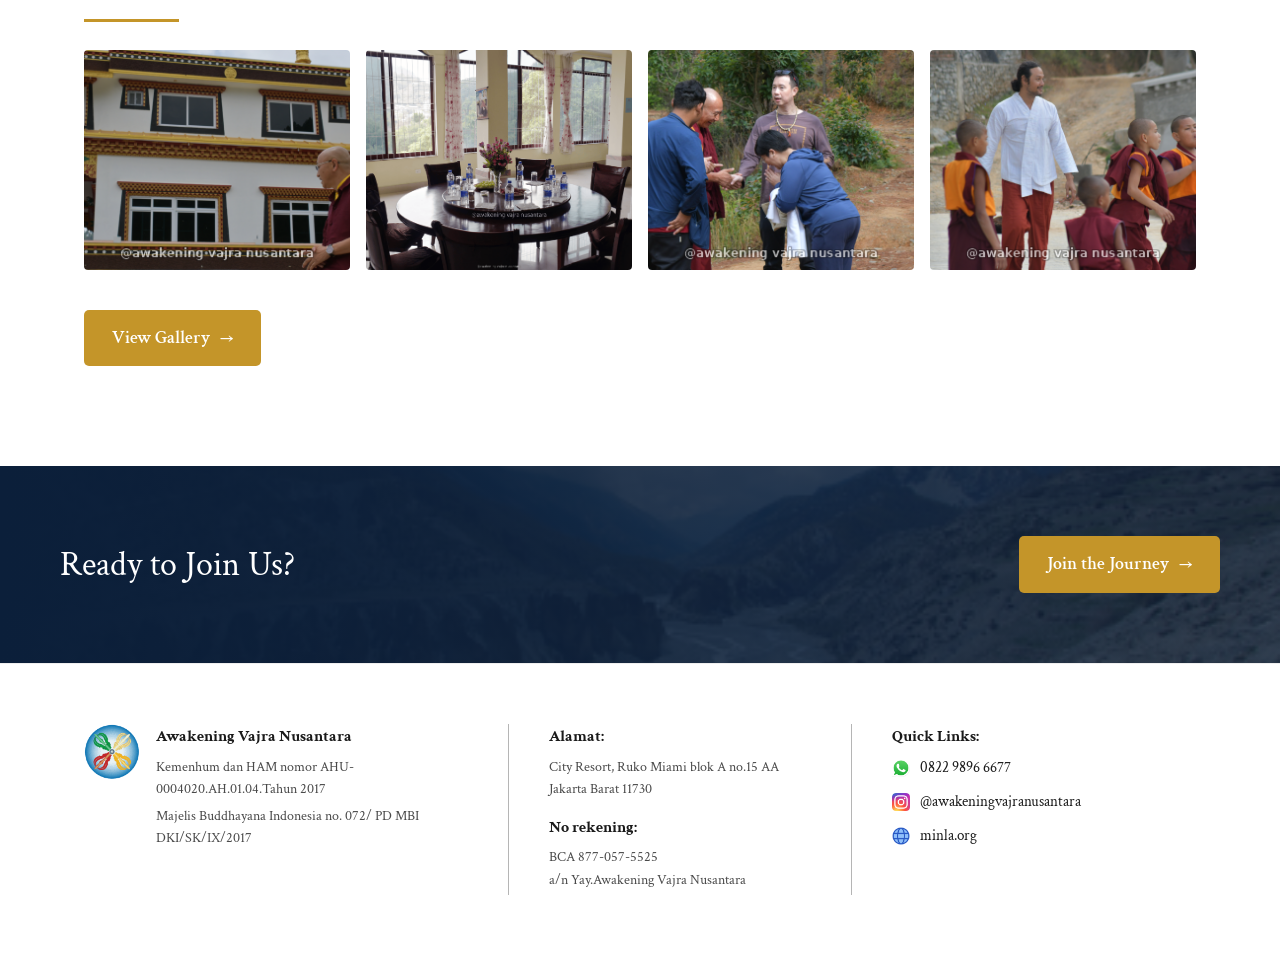
==== commit 9366d784: "Add files via upload" ====
--- a/index.html
+++ b/index.html
@@ -83,7 +83,7 @@
         <p>Kamu akan tinggal di dalam biara. Ini bukan sekadar wisata — ini adalah kesempatan untuk merevitalisasi diri, memperbarui energi, dan pulang membawa sesuatu yang jauh lebih dalam dari sekadar kenangan.</p>
       </div>
       <div class="about-images">
-        <img src="assets/day1.png" alt="Biara Lama Gaun" class="about-img-main">
+        <img src="assets/watermarked-small/day1.png" alt="Biara Lama Gaun" class="about-img-main">
       </div>
     </div>
   </div>
@@ -95,7 +95,7 @@
     <ol class="timeline">
 
       <li class="timeline-item">
-        <img src="assets/day2.png" alt="Day 1" class="timeline-photo">
+        <img src="assets/watermarked-small/day2.png" alt="Day 1" class="timeline-photo">
         <div class="timeline-line-col"><span class="timeline-dot">1</span></div>
         <div class="timeline-content">
           <span class="day-label">DAY 1</span>
@@ -115,7 +115,7 @@
       </li>
 
       <li class="timeline-item">
-        <img src="assets/day3.png" alt="Day 2" class="timeline-photo">
+        <img src="assets/watermarked-small/day3.jpg" alt="Day 2" class="timeline-photo">
         <div class="timeline-line-col"><span class="timeline-dot">2</span></div>
         <div class="timeline-content">
           <span class="day-label">DAY 2</span>
@@ -138,7 +138,7 @@
       </li>
 
       <li class="timeline-item">
-        <img src="assets/day4.png" alt="Day 3" class="timeline-photo">
+        <img src="assets/watermarked-small/day4.png" alt="Day 3" class="timeline-photo">
         <div class="timeline-line-col"><span class="timeline-dot">3</span></div>
         <div class="timeline-content">
           <span class="day-label">DAY 3</span>
@@ -161,7 +161,7 @@
       </li>
 
       <li class="timeline-item">
-        <img src="assets/day5.png" alt="Day 4" class="timeline-photo">
+        <img src="assets/watermarked-small/day5.png" alt="Day 4" class="timeline-photo">
         <div class="timeline-line-col"><span class="timeline-dot">4</span></div>
         <div class="timeline-content">
           <span class="day-label">DAY 4</span>
@@ -186,7 +186,7 @@
       </li>
 
       <li class="timeline-item">
-        <img src="assets/gallery1.png" alt="Day 5" class="timeline-photo">
+        <img src="assets/watermarked-small/gallery1.png" alt="Day 5" class="timeline-photo">
         <div class="timeline-line-col"><span class="timeline-dot">5</span></div>
         <div class="timeline-content">
           <span class="day-label">DAY 5</span>
@@ -207,7 +207,7 @@
       </li>
 
       <li class="timeline-item">
-        <img src="assets/gallery3.png" alt="Day 6" class="timeline-photo">
+        <img src="assets/watermarked-small/gallery3.png" alt="Day 6" class="timeline-photo">
         <div class="timeline-line-col"><span class="timeline-dot">6</span></div>
         <div class="timeline-content">
           <span class="day-label">DAY 6</span>
@@ -217,7 +217,7 @@
       </li>
 
       <li class="timeline-item">
-        <img src="assets/gallery4.png" alt="Day 7" class="timeline-photo">
+        <img src="assets/watermarked-small/gallery4.png" alt="Day 7" class="timeline-photo">
         <div class="timeline-line-col"><span class="timeline-dot">7</span></div>
         <div class="timeline-content">
           <span class="day-label">DAY 7</span>
@@ -227,7 +227,7 @@
       </li>
 
       <li class="timeline-item timeline-item-last">
-        <img src="assets/cta-bg.png" alt="Day 8" class="timeline-photo">
+        <img src="assets/watermarked-small/cta-bg.png" alt="Day 8" class="timeline-photo">
         <div class="timeline-line-col"><span class="timeline-dot">8</span></div>
         <div class="timeline-content">
           <span class="day-label">DAY 8</span>
@@ -289,17 +289,17 @@
   <div class="container">
     <div class="section-label"><span>GALLERY</span></div>
     <div class="gallery-grid">
-      <img src="assets/gallery1.png" alt="Gallery photo 1">
-      <img src="assets/gallery2.png" alt="Gallery photo 2">
-      <img src="assets/gallery3.png" alt="Gallery photo 3">
-      <img src="assets/gallery4.png" alt="Gallery photo 4">
+      <img src="assets/watermarked-small/gallery1.png" alt="Gallery photo 1">
+      <img src="assets/watermarked-small/gallery2.png" alt="Gallery photo 2">
+      <img src="assets/watermarked-small/gallery3.png" alt="Gallery photo 3">
+      <img src="assets/watermarked-small/gallery4.png" alt="Gallery photo 4">
     </div>
     <a href="gallery.html" class="btn btn-gold">View Gallery <span aria-hidden="true">→</span></a>
   </div>
 </section>
 
 <section class="cta" id="join">
-  <img src="assets/cta-bg.png" alt="" class="cta-bg" aria-hidden="true">
+  <img src="assets/watermarked-small/cta-bg.png" alt="" class="cta-bg" aria-hidden="true">
   <div class="cta-overlay"></div>
   <div class="container cta-inner">
     <h2>Ready to Join Us?</h2>
@@ -345,11 +345,33 @@
 document.querySelectorAll('.read-more').forEach(function (btn) {
   var panel = document.getElementById(btn.dataset.target);
   var label = btn.querySelector('.label');
+
+  function closePanel() {
+    panel.classList.remove('open');
+    btn.classList.remove('is-open');
+    label.textContent = 'Read more';
+  }
+
   btn.addEventListener('click', function () {
     var isOpen = panel.classList.toggle('open');
     btn.classList.toggle('is-open', isOpen);
     label.textContent = isOpen ? 'Show less' : 'Read more';
   });
+
+  // Auto-close this item when the user scrolls it out of view
+  // (e.g. swipes past it on mobile) so panels don't stay open
+  // and pile up as you scroll back up through the page.
+  var timelineItem = btn.closest('.timeline-item');
+  if (timelineItem && 'IntersectionObserver' in window) {
+    var observer = new IntersectionObserver(function (entries) {
+      entries.forEach(function (entry) {
+        if (!entry.isIntersecting && panel.classList.contains('open')) {
+          closePanel();
+        }
+      });
+    }, { threshold: 0, rootMargin: '-10% 0px -10% 0px' });
+    observer.observe(timelineItem);
+  }
 });
 </script>
 </body>
--- a/styles.css
+++ b/styles.css
@@ -216,7 +216,7 @@
 }
 
 .about-text p {
-  font-size: 17px;
+  font-size: 19px;
   color: var(--grey-text);
   margin-bottom: 18px;
 }
@@ -314,7 +314,7 @@
 }
 
 .timeline-content p {
-  font-size: 16px;
+  font-size: 19px;
   color: var(--grey-text);
   margin-bottom: 10px;
 }
@@ -335,7 +335,7 @@
 }
 
 .day-more-inner p {
-  font-size: 16px;
+  font-size: 19px;
   color: var(--grey-text);
   padding-top: 2px;
   padding-bottom: 12px;
@@ -347,7 +347,7 @@
   gap: 6px;
   font-weight: 600;
   text-decoration: underline;
-  font-size: 15px;
+  font-size: 17px;
   font-family: var(--font-body);
   background: none;
   border: none;
@@ -421,7 +421,7 @@
 
 .inclusion-card li {
   position: relative;
-  font-size: 16px;
+  font-size: 19px;
   color: var(--grey-text);
   padding-left: 20px;
   margin-bottom: 12px;
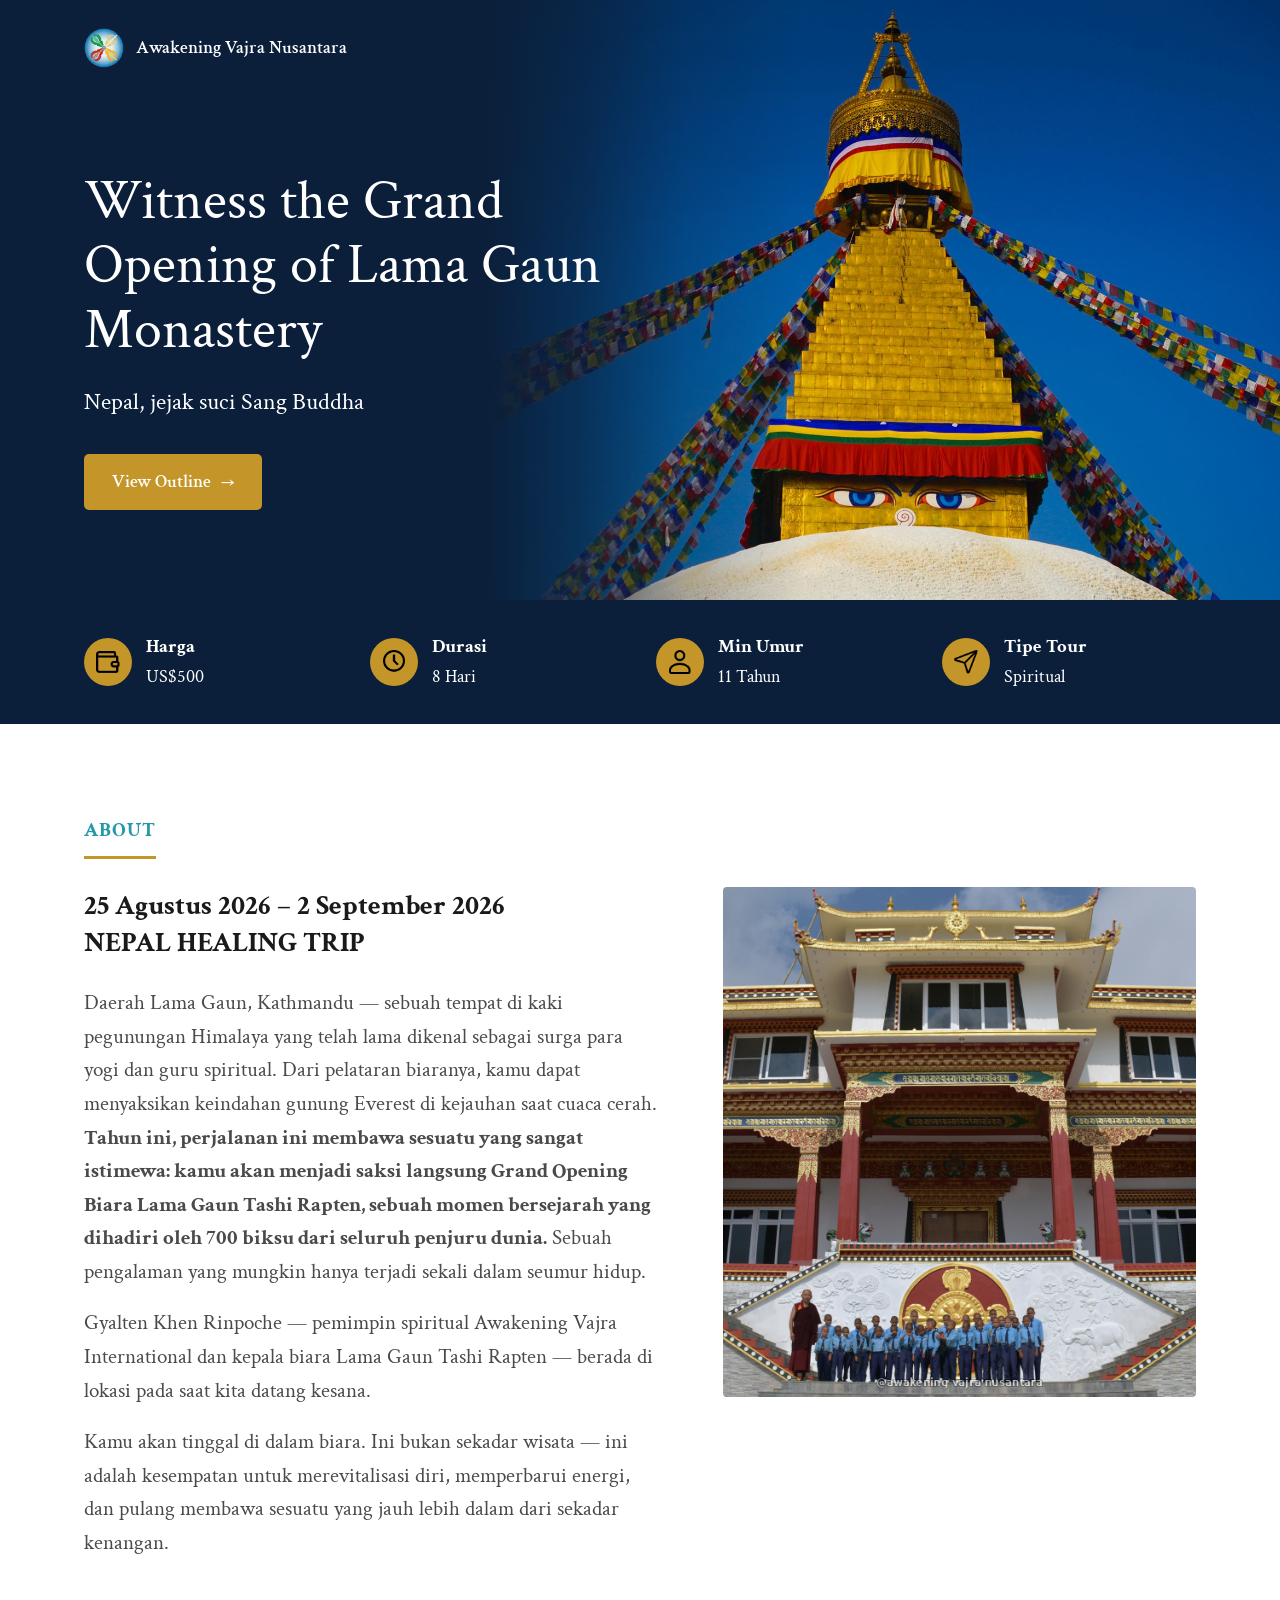
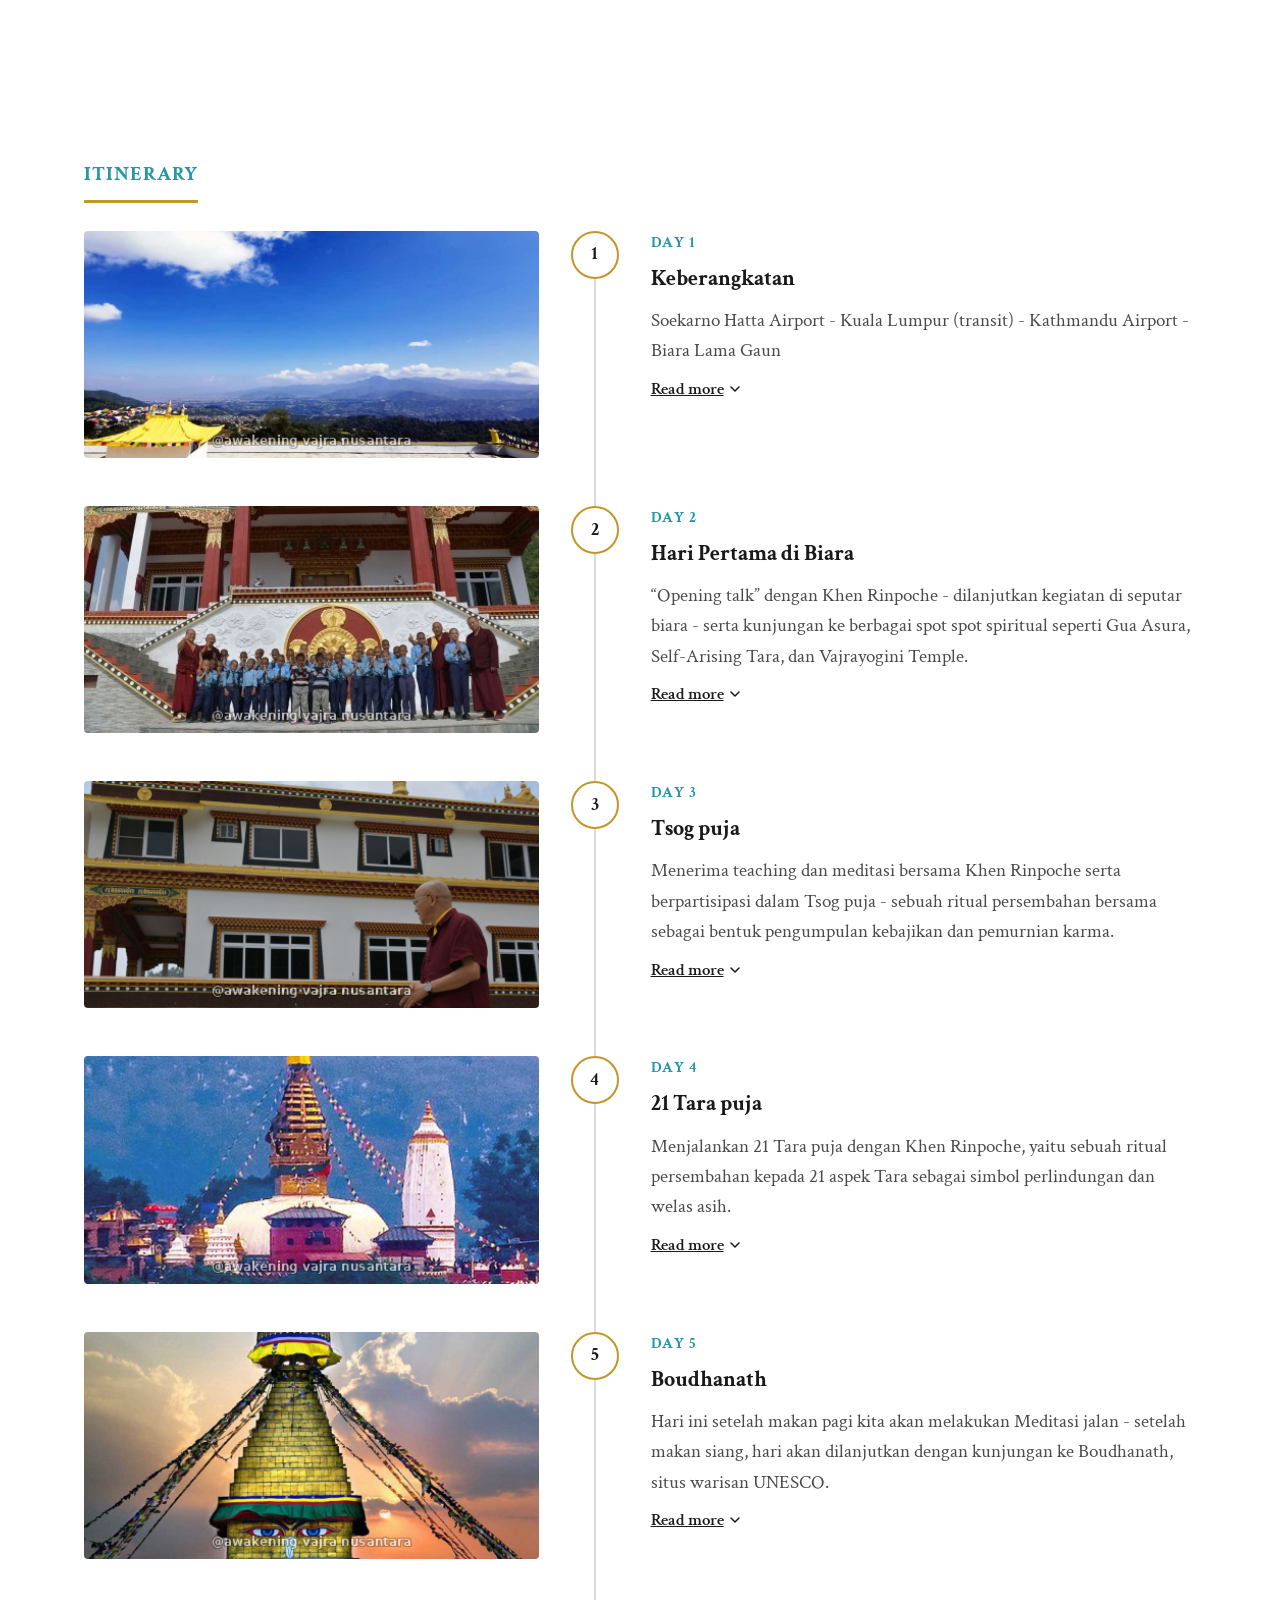
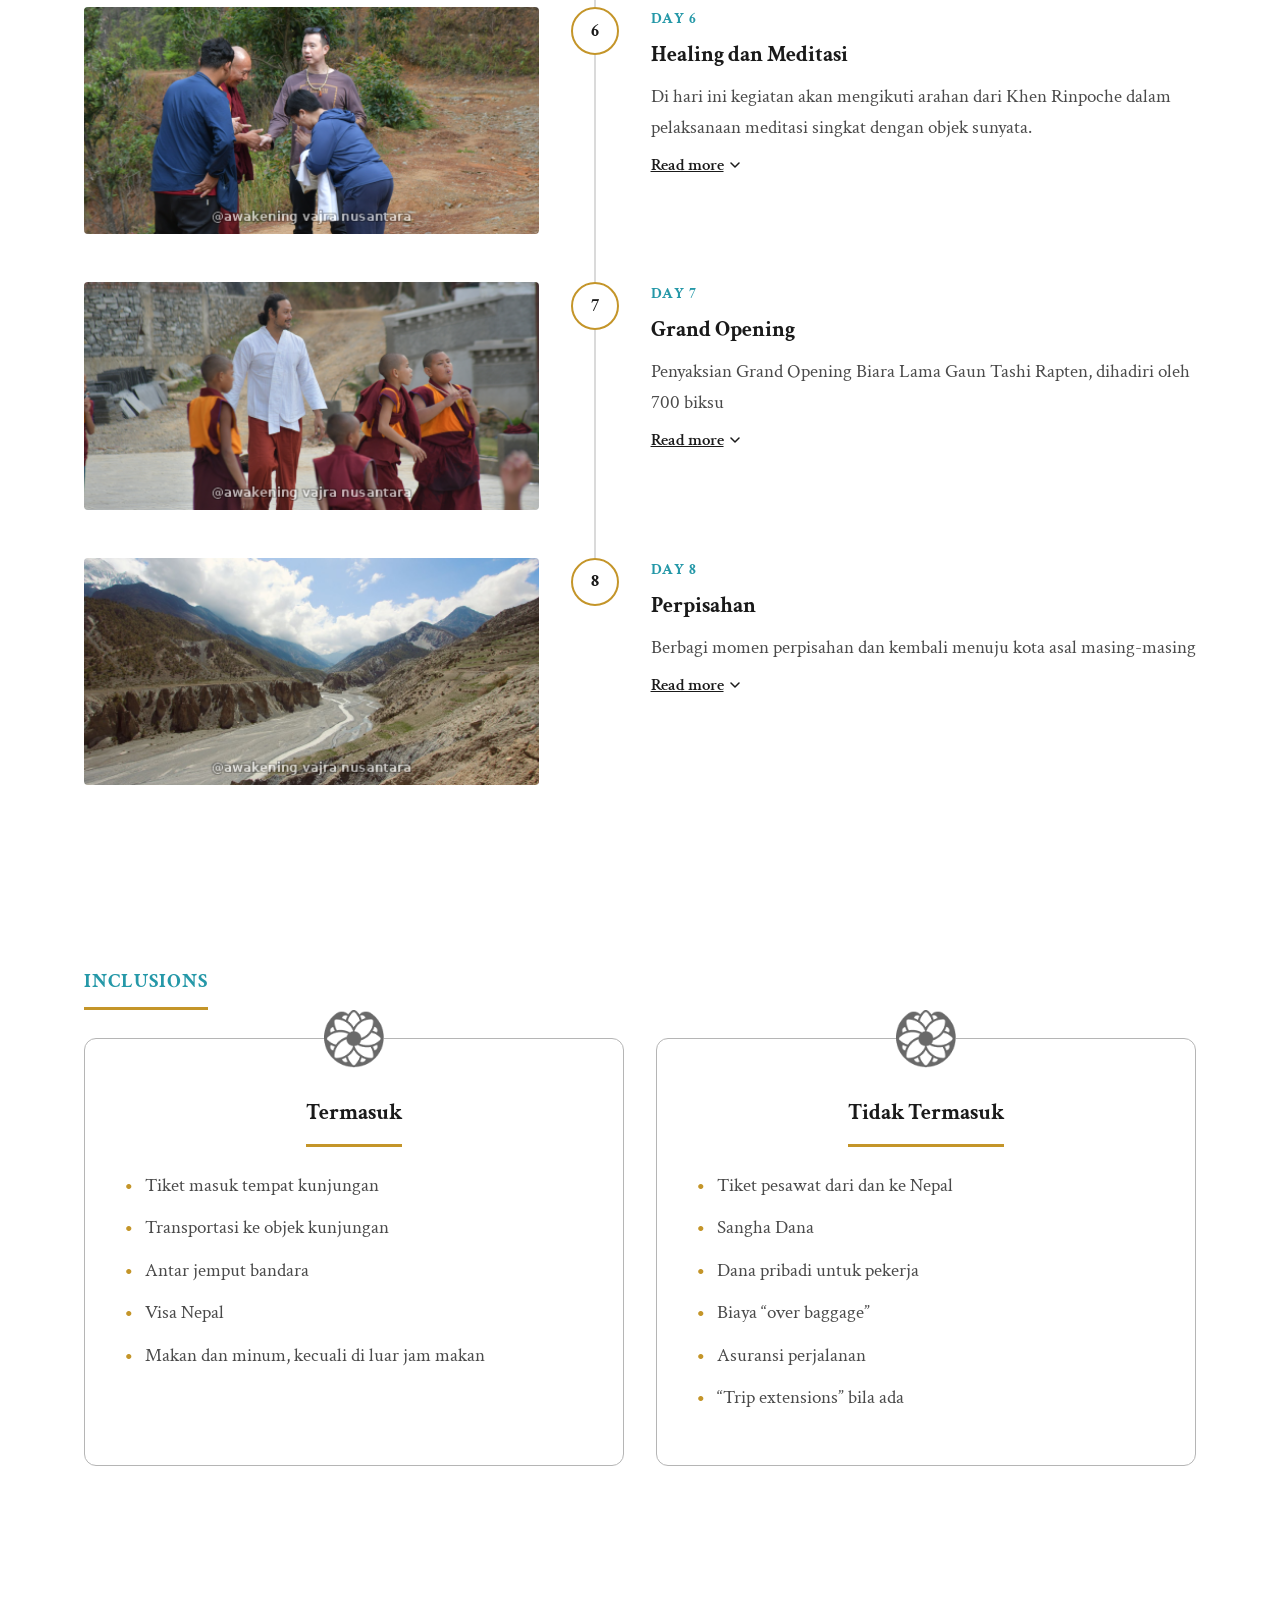
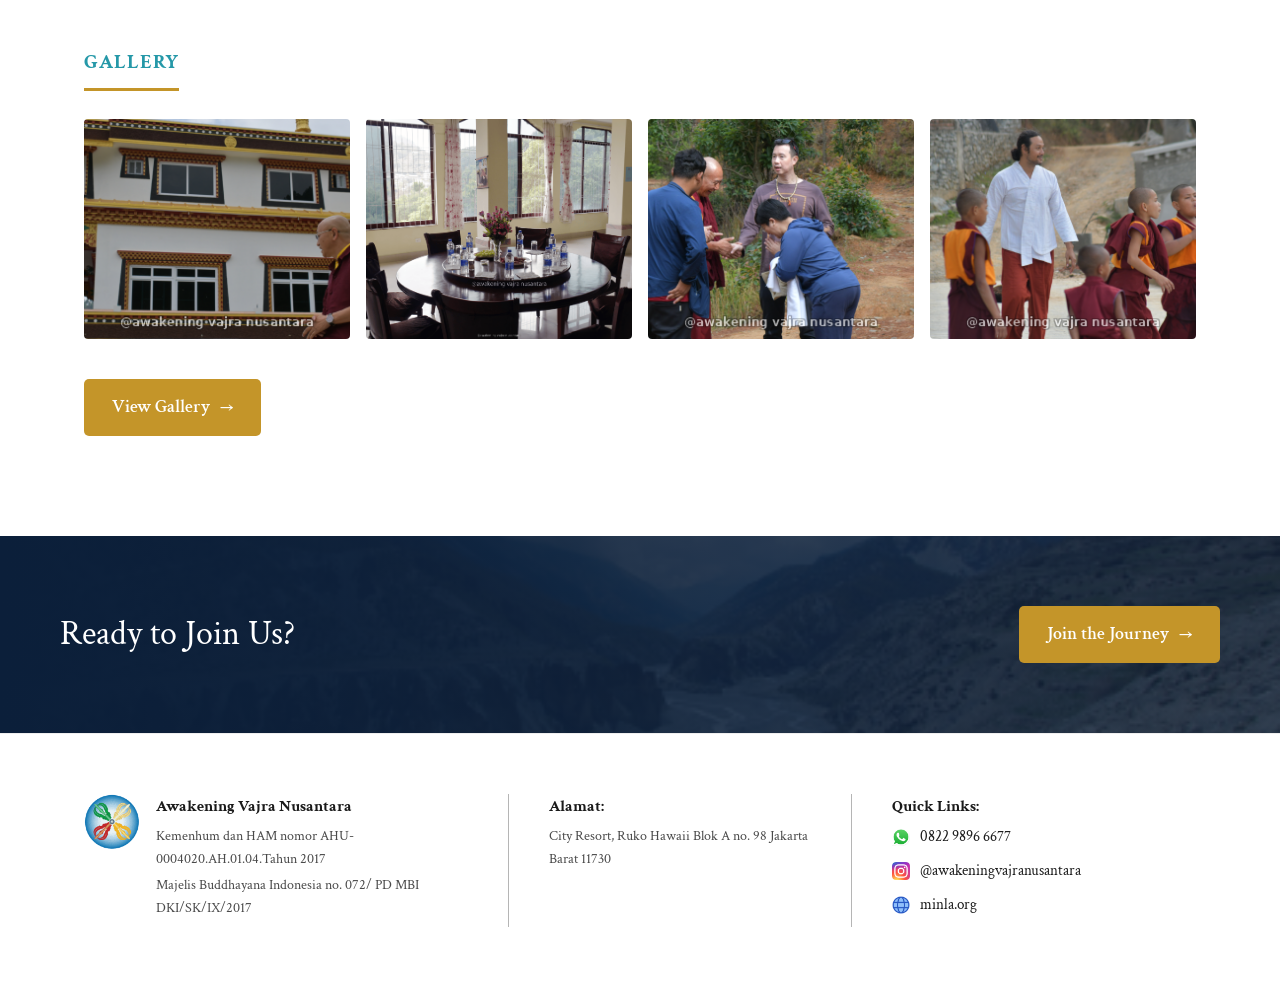
==== commit e9d905ba: "Add files via upload" ====
--- a/index.html
+++ b/index.html
@@ -78,7 +78,7 @@
       <div class="about-text">
         <h2>25 Agustus 2026 – 2 September 2026<br>NEPAL HEALING TRIP</h2>
         <p>Daerah Lama Gaun, Kathmandu — sebuah tempat di kaki pegunungan Himalaya yang telah lama dikenal sebagai surga para yogi dan guru spiritual. Dari pelataran biaranya, kamu dapat menyaksikan keindahan gunung Everest di kejauhan saat cuaca cerah.
-            Tahun ini, perjalanan ini membawa sesuatu yang sangat istimewa: kamu akan menjadi saksi langsung Grand Opening Biara Lama Gaun Tashi Rapten, sebuah momen bersejarah yang dihadiri oleh 700 biksu dari seluruh penjuru dunia. Sebuah pengalaman yang mungkin hanya terjadi sekali dalam seumur hidup.</p>
+            <b>Tahun ini, perjalanan ini membawa sesuatu yang sangat istimewa: kamu akan menjadi saksi langsung Grand Opening Biara Lama Gaun Tashi Rapten, sebuah momen bersejarah yang dihadiri oleh 700 biksu dari seluruh penjuru dunia.</b> Sebuah pengalaman yang mungkin hanya terjadi sekali dalam seumur hidup.</p>
         <p>Gyalten Khen Rinpoche — pemimpin spiritual Awakening Vajra International dan kepala biara Lama Gaun Tashi Rapten — berada di lokasi pada saat kita datang kesana.</p>
         <p>Kamu akan tinggal di dalam biara. Ini bukan sekadar wisata — ini adalah kesempatan untuk merevitalisasi diri, memperbarui energi, dan pulang membawa sesuatu yang jauh lebih dalam dari sekadar kenangan.</p>
       </div>
@@ -107,8 +107,9 @@
           </button>
           <div class="day-more" id="day1-more">
             <div class="day-more-inner">
-              <p>-Dari bandara Kathmandu, kita langsung dijemput menuju Biara Lama Gaun melewati kota Kathmandu +/- 1 jam 45 menit.</p>
-              <p>-Kita makan malam di biara dan langsung istirahat.</p>
+              <p>-Peserta dari Indonesia berangkat dari Bandara Soekarno-Hatta, Jakarta. Peserta dari Singapore berangkat dari Bandara Changi. Semua menuju Bandara Internasional Tribhuvan, Kathmandu.</p>
+              <p>-Setibanya di Kathmandu, kita akan dijemput bersama menuju Biara Lama Gaun melewati kota Kathmandu (~1 jam perjalanan darat).</p>
+              <p>-Tiba di biara, makan malam bersama, dan langsung beristirahat.</p>
             </div>
           </div>
         </div>
@@ -119,42 +120,43 @@
         <div class="timeline-line-col"><span class="timeline-dot">2</span></div>
         <div class="timeline-content">
           <span class="day-label">DAY 2</span>
-          <h3>Dialog dengan &ldquo;Master&rdquo; Kepala Biara</h3>
-          <p>&ldquo;Opening talk&rdquo; dengan Khen Rinpoche - dilanjutkan kegiatan di seputar biara - siang/sore hari Khen Rinpoche akan membimbing meditasi - Tanya jawab di sesi malam hari.</p>
+          <h3>Hari Pertama di Biara</h3>
+          <p>&ldquo;Opening talk&rdquo; dengan Khen Rinpoche - dilanjutkan kegiatan di seputar biara - serta kunjungan ke berbagai spot spot spiritual seperti Gua Asura, Self-Arising Tara, dan Vajrayogini Temple.</p>
           <button class="read-more" data-target="day2-more" type="button">
             <span class="label">Read more</span>
             <svg class="chevron" viewBox="0 0 10 6" fill="none" xmlns="http://www.w3.org/2000/svg"><path d="M1 1L5 5L9 1" stroke="currentColor" stroke-width="1.5" stroke-linecap="round" stroke-linejoin="round"/></svg>
           </button>
           <div class="day-more" id="day2-more">
             <div class="day-more-inner">
-              <p>-Setelah sarapan, kita lanjutkan “opening talk” bersama Khen Rinpoche Geshe Gyalten (kepala biara Lama Gaun). Disini beliau akan menjelaskan secara umum mengenai manfaat perjalanan ini berhubungan dengan latihan meditasi, mengunjungi situs-situs, kenapa ini akan berpengaruh signifikan di kehidupan kita kali ini, dan seterusnya.</p>
-              <p>-Beliau akan mengajak kita “tour” keliling biara, menjelaskan kehidupan seputar biara, bagaimana aktifitas samanera kecil, ruang-ruang tempat para lama retret mandiri dimana mereka hanya sebulan sekali keluar untuk mengambil bahan makanan, dan tempat-tempat lainnya. Dalam “tour” singkat ini kita dibawa untuk merenungkan bagaimana kehidupan non duniawi yang dilakoni para sangha, sehingga kita dapat memahami bahwa kehidupan yang kita jalani sehari-hari dan kehidupan para sangha sesungguhnya tidak jauh beda dalam konteks praktik Buddha Dharma.</p>
-              <p>-Setelah makan siang, kita latihan meditasi dibimbing langsung Khen Rinpoche, sampai sore sebelum makan malam dengan sekali “coffee break.”Di sesi ini bagi pemula mendapatkan pemahaman apa itu meditasi? Kenapa kita harus melakukan praktik ini? Apa manfaatnya setelah pulang dari perjalanan ini?</p>
-              <p>Bagi yang sudah biasa melakukan meditasi akan mendapatkan pemahaman yang lebih kuat lagi, sehingga praktiknya mendapatkan kemajuan yang berarti.</p>
-              <p>-Setelah itu kita makan malam dilanjutkan dengan sesi tanya jawab. Sesi ini sangat penting untuk menghilangkan keraguan kita, sebagai dasar untuk latihan di hari-hari berikutnya.</p>
-            </div>
-          </div>
-        </div>
-      </li>
-
-      <li class="timeline-item">
-        <img src="assets/watermarked-small/day4.png" alt="Day 3" class="timeline-photo">
+              <p>-Sarapan bersama di biara.</p>
+              <p>-Pertemuan dengan Gyalten Khen Rinpoche (offering katha dan sesi pengenalan): beliau akan menjelaskan manfaat perjalanan ini, kaitannya dengan latihan meditasi, kunjungan ke situs-situs suci, dan mengapa ini akan berpengaruh signifikan dalam kehidupan kita.</p>
+              <p>-Tour keliling biara, mengenal kehidupan sehari-hari di biara, aktivitas para samanera, serta ruang-ruang retreat mandiri para lama yang hanya keluar sebulan sekali untuk mengambil bahan makanan.</p>
+              <p>-Makan siang bersama Khen Rinpoche.</p>
+              <p>-Kunjungan ke Gua Asura, Self-Arising Tara (puja 21 Tara & berdana), dan Vajrayogini Temple.</p>
+              <p>-Makan malam di biara.</p>
+            </div>
+          </div>
+        </div>
+      </li>
+
+      <li class="timeline-item">
+        <img src="assets/watermarked-small/gallery1.png" alt="Day 3" class="timeline-photo">
         <div class="timeline-line-col"><span class="timeline-dot">3</span></div>
         <div class="timeline-content">
           <span class="day-label">DAY 3</span>
-          <h3>Boudhanath</h3>
-          <p>Pengenalan pendahuluan teknik Yoga Tibet kuno - setelah sarapan kita meditasi jalan ke sekitar puncak gunung terdekat lalu makan siang dan selanjutnya menuju ke stupa Boudhanath</p>
+          <h3>Tsog puja</h3>
+          <p>Menerima teaching dan meditasi bersama Khen Rinpoche serta berpartisipasi dalam Tsog puja - sebuah ritual persembahan bersama sebagai bentuk pengumpulan kebajikan dan pemurnian karma.</p>
           <button class="read-more" data-target="day3-more" type="button">
             <span class="label">Read more</span>
             <svg class="chevron" viewBox="0 0 10 6" fill="none" xmlns="http://www.w3.org/2000/svg"><path d="M1 1L5 5L9 1" stroke="currentColor" stroke-width="1.5" stroke-linecap="round" stroke-linejoin="round"/></svg>
           </button>
           <div class="day-more" id="day3-more">
             <div class="day-more-inner">
-              <p>-Sebelum sarapan Khen Rinpoche akan memberikan pengenalan pendahuluan teknik Yoga Tibet kuno. Yoga Tibet yang diajarkan ini merupakan warisan turun-temurun guru-guru India-Tibet yang hampir punah, karena sudah hampir tidak ada yang menurunkannya lagi. Kita sangat beruntung dapat melakukan praktik yang sederhana tapi sangat “powerful” ini.</p>
-              <p>-Setelah sarapan kita melakukan meditasi jalan menuju daerah sekitar puncak terdekat. Meditasi jalan ini sangat penting agar kita tahu bahwa latihan meditasi itu tidak hanya terfokus pada posisi bersila atau duduk saja.</p>
-              <p>-Kita menuju ke Stupa Boudhanath yang sangat terkenal, salah satu situs warisan UNESCO. Disini kita kita akan melakukan pradakshina, sebagai suatu metode mudah dan singkat untuk mengumpulkan kebajikan yang tiada banding. Ini dijelaskan di hari pertama oleh Khen Rinpoche.</p>
-              <p>-Akan ada coffee break disini, bagi yang ingin belanja souvenir antik disini surganya, mulai dari rupang, liontin, kalung mala, mangkuk persembahan dan lain sebagainya. Mulai dari yang sederhana sampai yang istimewa.</p>
-              <p>-Sebelum pulang kita makan malam dan kembali ke biara, istirahat sembari menikmati energi positif yang masih terbawa sebelumnya.</p>
+              <p>-Sarapan di biara.</p>
+              <p>-Teaching dan meditasi bersama Khen Rinpoche.</p>
+              <p>-Makan siang.</p>
+              <p>-Retret kecil (mini retreat) — merasakan sedikit gambaran kehidupan seorang yogi, waktu hening untuk mendalami praktik secara personal.</p>
+              <p>-Tsog puja — ritual persembahan bersama sebagai bentuk pengumpulan kebajikan dan pemurnian karma.</p>
             </div>
           </div>
         </div>
@@ -165,42 +167,41 @@
         <div class="timeline-line-col"><span class="timeline-dot">4</span></div>
         <div class="timeline-content">
           <span class="day-label">DAY 4</span>
-          <h3>Swayambhunath</h3>
-          <p>Lanjutan praktik Yoga Tibet kuno - setelah sarapan kita meditasi jalan - makan siang dan selanjutnya menuju ke stupa Swayambhunath</p>
+          <h3>21 Tara puja</h3>
+          <p>Menjalankan 21 Tara puja dengan Khen Rinpoche, yaitu sebuah ritual persembahan kepada 21 aspek Tara sebagai simbol perlindungan dan welas asih.</p>
           <button class="read-more" data-target="day4-more" type="button">
             <span class="label">Read more</span>
             <svg class="chevron" viewBox="0 0 10 6" fill="none" xmlns="http://www.w3.org/2000/svg"><path d="M1 1L5 5L9 1" stroke="currentColor" stroke-width="1.5" stroke-linecap="round" stroke-linejoin="round"/></svg>
           </button>
           <div class="day-more" id="day4-more">
             <div class="day-more-inner">
-              <p>-Sebelum sarapan kita lanjut latihan Tibetan Naro yoga. Yoga ini sangat berguna untuk mengatur emosi kita, membuat batin kita lebih stabil, kebencian-dendam dapat tersalurkan agar kelak bila muncul tiba-tiba, kita dapat meredakan energi yang meledak, gula darah dapat stabil, kolesterol terjaga, dan yang terpenting bagi para praktisi sebagai landasan untuk menuju pencerahan.</p>
-              <p>-Setelah sarapan kita mengunjungi Gua Asura, “Self arising Tara,” dan “Vajrayogini Temple.” Gua Asura merupakan tempat dimana Guru Padmasambhava mencapai pencerahannya, disini kita melakukan meditasi dengan objek sunyata secara singkat untuk menorehkan jejak yang kuat di batin kita agar kelak secepatnya bahkan lebih cepat lagi bila karma mendukung kita dapat merealisasikan sunyata secara langsung di kehidupan ini.</p>
-              <p>-Kita juga berdoa singkat di tempat dimana relief Tara Hijau muncul secara ajaib. Arya Tara merupakan perwujudan Buddha di tiga kurun waktu dalam aspek ketangkasan untuk memberikan pertolongan.</p>
-              <p>-Kita juga mengunjungi “Vajrayogini Temple” dimana Khen Rinpoche akan menyampaikan cerita mengenainya.</p>
-              <p>-Setelah itu makan siang di kota Kathmandu</p>
-              <p>-Kita menuju ke Stupa Swayambhunath yang sangat sakral dan terkenal sebagai objek yang wajib dikunjungi bagi praktisi. Disini kita kita dapat melihat sekeliling kota Kathmandu dari atas bukit.</p>
-              <p>-Setelah makan malam kita melakukan meditasi mantra bersama. Meditasi mantra ini merupakan teknik meditasi yang sangat mudah untuk dilakukan dan dapat menjadi praktik sehari-hari kita setelah kembali.</p>
-            </div>
-          </div>
-        </div>
-      </li>
-
-      <li class="timeline-item">
-        <img src="assets/watermarked-small/gallery1.png" alt="Day 5" class="timeline-photo">
+              <p>-Sarapan di biara.</p>
+              <p>-Teaching dan meditasi bersama Khen Rinpoche.</p>
+              <p>-Makan siang.</p>
+              <p>-Retret kecil (mini retreat) — melanjutkan pendalaman praktik dalam keheningan.</p>
+              <p>-21 Tara puja — ritual persembahan kepada 21 aspek Tara sebagai simbol perlindungan dan welas asih.</p>
+            </div>
+          </div>
+        </div>
+      </li>
+
+      <li class="timeline-item">
+        <img src="assets/watermarked-small/day4.png" alt="Day 5" class="timeline-photo">
         <div class="timeline-line-col"><span class="timeline-dot">5</span></div>
         <div class="timeline-content">
           <span class="day-label">DAY 5</span>
-          <h3>Namo Buddha</h3>
-          <p>Hari ini setelah makan pagi kita akan melakukan Meditasi jalan - setelah makan siang, Khen Rinpoche akan memberikan pengajaran sampai makan malam</p>
+          <h3>Boudhanath</h3>
+          <p>Hari ini setelah makan pagi kita akan melakukan Meditasi jalan - setelah makan siang, hari akan dilanjutkan dengan kunjungan ke Boudhanath, situs warisan UNESCO.</p>
           <button class="read-more" data-target="day5-more" type="button">
             <span class="label">Read more</span>
             <svg class="chevron" viewBox="0 0 10 6" fill="none" xmlns="http://www.w3.org/2000/svg"><path d="M1 1L5 5L9 1" stroke="currentColor" stroke-width="1.5" stroke-linecap="round" stroke-linejoin="round"/></svg>
           </button>
           <div class="day-more" id="day5-more">
             <div class="day-more-inner">
-              <p>-Hari ini setelah makan pagi kita menuju Namo Buddha dengan perjalanan +/- 2,5 jam melalui darat, yang merupakan situs kuno terkenal, tempat dimana Bodhisattva Mahasattva merelakan anggota tubuhnya kepada macan yang kelaparan. Di tempat ini juga kita dapat menikmati pemandangan yang sangat indah dari ketinggian. Di tempat ini kita dapat memahami bahwa arti dari praktik dana itu tidak hanya sebatas uang atau tenaga.</p>
-              <p>-Kita akan makan siang di sekitar ini lalu kembali ke biara.</p>
-              <p>-Setelah makan malam bila waktu memungkinkan kita kembali melakukan meditasi mantra.</p>
+              <p>-Setelah sarapan, meditasi jalan menuju daerah sekitar puncak terdekat — sebuah latihan penting untuk memahami bahwa meditasi tidak hanya soal duduk bersila.</p>
+              <p>-Kunjungan ke Stupa Boudhanath, situs warisan UNESCO. Di sini kita melakukan pradakshina, metode sederhana namun ampuh untuk mengumpulkan kebajikan, seperti yang dijelaskan Khen Rinpoche di hari pertama.</p>
+              <p>-Coffee break sekaligus waktu belanja — surga bagi pecinta souvenir antik: rupang, liontin, kalung mala, mangkuk persembahan, dan lainnya, dari yang sederhana hingga istimewa.</p>
+              <p>-Makan malam sebelum kembali ke biara, beristirahat sambil menikmati energi positif yang masih terbawa dari hari ini.</p>
             </div>
           </div>
         </div>
@@ -211,8 +212,21 @@
         <div class="timeline-line-col"><span class="timeline-dot">6</span></div>
         <div class="timeline-content">
           <span class="day-label">DAY 6</span>
-          <h3>Yoga dan Meditasi</h3>
-          <p>Di hari ini kegiatan akan mengikuti arahan dari Khen Rinpoche juga sesuai kesepakatan bersama (sesuai konsensus) apakah kita fokus untuk melanjutkan praktik yoga dan meditasi atau kegiatan lain.</p>
+          <h3>Healing dan Meditasi</h3>
+          <p>Di hari ini kegiatan akan mengikuti arahan dari Khen Rinpoche dalam pelaksanaan meditasi singkat dengan objek sunyata.</p>
+          <button class="read-more" data-target="day6-more" type="button">
+            <span class="label">Read more</span>
+            <svg class="chevron" viewBox="0 0 10 6" fill="none" xmlns="http://www.w3.org/2000/svg"><path d="M1 1L5 5L9 1" stroke="currentColor" stroke-width="1.5" stroke-linecap="round" stroke-linejoin="round"/></svg>
+          </button>
+          <div class="day-more" id="day6-more">
+            <div class="day-more-inner">
+              <p>-Setelah sarapan, kunjungan ke Gua Asura, Self-Arising Tara, dan Vajrayogini Temple. Gua Asura adalah tempat Guru Padmasambhava mencapai pencerahan — di sini kita melakukan meditasi singkat dengan objek sunyata, untuk menorehkan jejak kuat di batin agar kelak, bila karma mendukung, kita dapat merealisasikan sunyata secara langsung dalam kehidupan ini.</p>
+              <p>-Doa singkat di tempat munculnya relief Tara Hijau secara ajaib — Arya Tara adalah perwujudan Buddha dalam aspek ketangkasan untuk memberi pertolongan.</p>
+              <p>-Kunjungan ke Vajrayogini Temple yang sangat sakral.</p>
+              <p>-Makan siang di kota Kathmandu.</p>
+              <p>-Kunjungan ke Stupa Swayambhunath — situs sakral yang wajib dikunjungi para praktisi, sekaligus tempat memandang kota Kathmandu dari atas bukit.</p>
+            </div>
+          </div>
         </div>
       </li>
 
@@ -221,8 +235,19 @@
         <div class="timeline-line-col"><span class="timeline-dot">7</span></div>
         <div class="timeline-content">
           <span class="day-label">DAY 7</span>
-          <h3>Yoga, Meditasi, dan Tanya jawab</h3>
-          <p>Di hari ini kegiatan akan mengikuti arahan dari Khen Rinpoche juga sesuai kesepakatan bersama (sesuai konsensus) apakah kita fokus untuk melanjutkan praktik yoga dan meditasi atau kegiatan lain.</p>
+          <h3>Grand Opening</h3>
+          <p>Penyaksian Grand Opening Biara Lama Gaun Tashi Rapten, dihadiri oleh 700 biksu</p>
+          <button class="read-more" data-target="day7-more" type="button">
+            <span class="label">Read more</span>
+            <svg class="chevron" viewBox="0 0 10 6" fill="none" xmlns="http://www.w3.org/2000/svg"><path d="M1 1L5 5L9 1" stroke="currentColor" stroke-width="1.5" stroke-linecap="round" stroke-linejoin="round"/></svg>
+          </button>
+          <div class="day-more" id="day7-more">
+            <div class="day-more-inner">
+              <p>-Grand Opening Biara Lama Gaun Tashi Rapten, dihadiri oleh 700 biksu</p>
+              <p>-Menyaksikan rangkaian upacara sakral — puja, chanting, dan pemberkatan (blessing) dari para biksu dan lama senior.</p>
+              <p>-Momen bersejarah yang jarang terjadi — sebuah kehormatan dapat menjadi saksi langsung peresmian biara ini.</p>
+            </div>
+          </div>
         </div>
       </li>
 
@@ -231,15 +256,17 @@
         <div class="timeline-line-col"><span class="timeline-dot">8</span></div>
         <div class="timeline-content">
           <span class="day-label">DAY 8</span>
-          <h3>Kembali ke Jakarta</h3>
-          <p>Kathmandu Airport - Singapore (transit) - Soekarno Hatta Airport</p>
+          <h3>Perpisahan</h3>
+          <p>Berbagi momen perpisahan dan kembali menuju kota asal masing-masing</p>
           <button class="read-more" data-target="day8-more" type="button">
             <span class="label">Read more</span>
             <svg class="chevron" viewBox="0 0 10 6" fill="none" xmlns="http://www.w3.org/2000/svg"><path d="M1 1L5 5L9 1" stroke="currentColor" stroke-width="1.5" stroke-linecap="round" stroke-linejoin="round"/></svg>
           </button>
           <div class="day-more" id="day8-more">
             <div class="day-more-inner">
-              <p>Di hari ini kegiatan akan mengikuti arahan dari Khen Rinpoche juga sesuai kesepakatan bersama (sesuai konsensus) apakah kita fokus untuk melanjutkan praktik yoga dan meditasi atau kegiatan lain.</p>
+              <p>-Sarapan pagi bersama di biara sebagai momen perpisahan.</p>
+              <p>-Perjalanan menuju Bandara Internasional Tribhuvan, Kathmandu.</p>
+              <p>-Kembali menuju kota asal masing-masing (Jakarta / Singapore), membawa pulang energi dan pengalaman yang telah diperoleh selama perjalanan ini.</p>
             </div>
           </div>
         </div>
@@ -259,11 +286,11 @@
         </span>
         <h3>Termasuk</h3>
         <ul>
-          <li>Tiket masuk kunjungan kecuali &ldquo;ext&rdquo;</li>
-          <li>Biaya pelatihan yoga - meditasi</li>
+          <li>Tiket masuk tempat kunjungan</li>
           <li>Transportasi ke objek kunjungan</li>
           <li>Antar jemput bandara</li>
           <li>Visa Nepal</li>
+          <li>Makan dan minum, kecuali di luar jam makan</li>
         </ul>
       </div>
       <div class="inclusion-card">
@@ -272,13 +299,12 @@
         </span>
         <h3>Tidak Termasuk</h3>
         <ul>
-          <li>Dana TIKET PP US-NPL Master</li>
-          <li>Dana TEMPAT TINGGAL di biara</li>
-          <li>Dana MAKAN di biara</li>
-          <li>Tiket PP JAKARTA - NEPAL</li>
+          <li>Tiket pesawat dari dan ke Nepal</li>
+          <li>Sangha Dana</li>
+          <li>Dana pribadi untuk pekerja</li>
           <li>Biaya &ldquo;over baggage&rdquo;</li>
           <li>Asuransi perjalanan</li>
-          <li>&ldquo;Trip extensions&rdquo; Lumbini/ lainnya</li>
+          <li>&ldquo;Trip extensions&rdquo; bila ada</li>
         </ul>
       </div>
     </div>
@@ -319,9 +345,7 @@
     </div>
     <div class="footer-col">
       <h4>Alamat:</h4>
-      <p>City Resort, Ruko Miami blok A no.15 AA Jakarta Barat 11730</p>
-      <h4>No rekening:</h4>
-      <p>BCA 877-057-5525<br>a/n Yay.Awakening Vajra Nusantara</p>
+      <p>City Resort, Ruko Hawaii Blok A no. 98 Jakarta Barat 11730</p>
     </div>
     <div class="footer-col">
       <h4>Quick Links:</h4>
--- a/styles.css
+++ b/styles.css
@@ -216,7 +216,7 @@
 }
 
 .about-text p {
-  font-size: 19px;
+  font-size: 21px;
   color: var(--grey-text);
   margin-bottom: 18px;
 }
